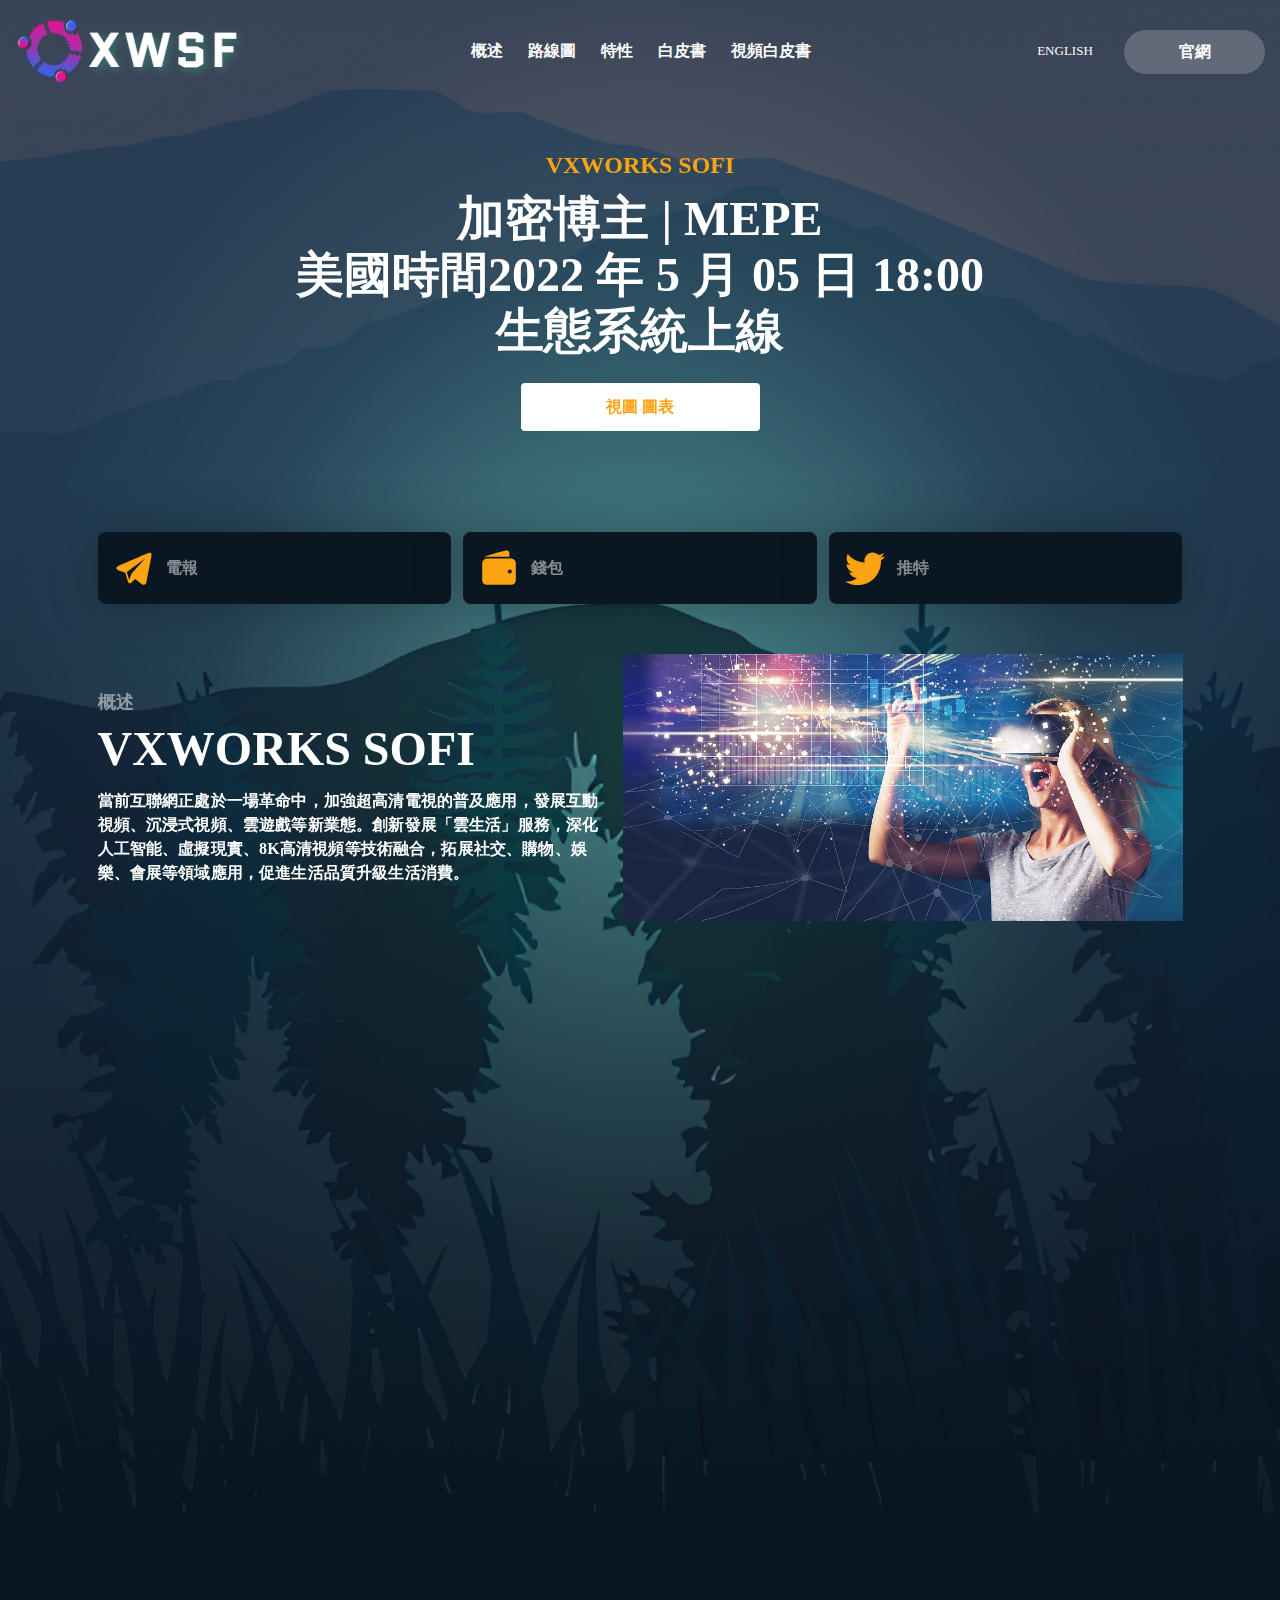
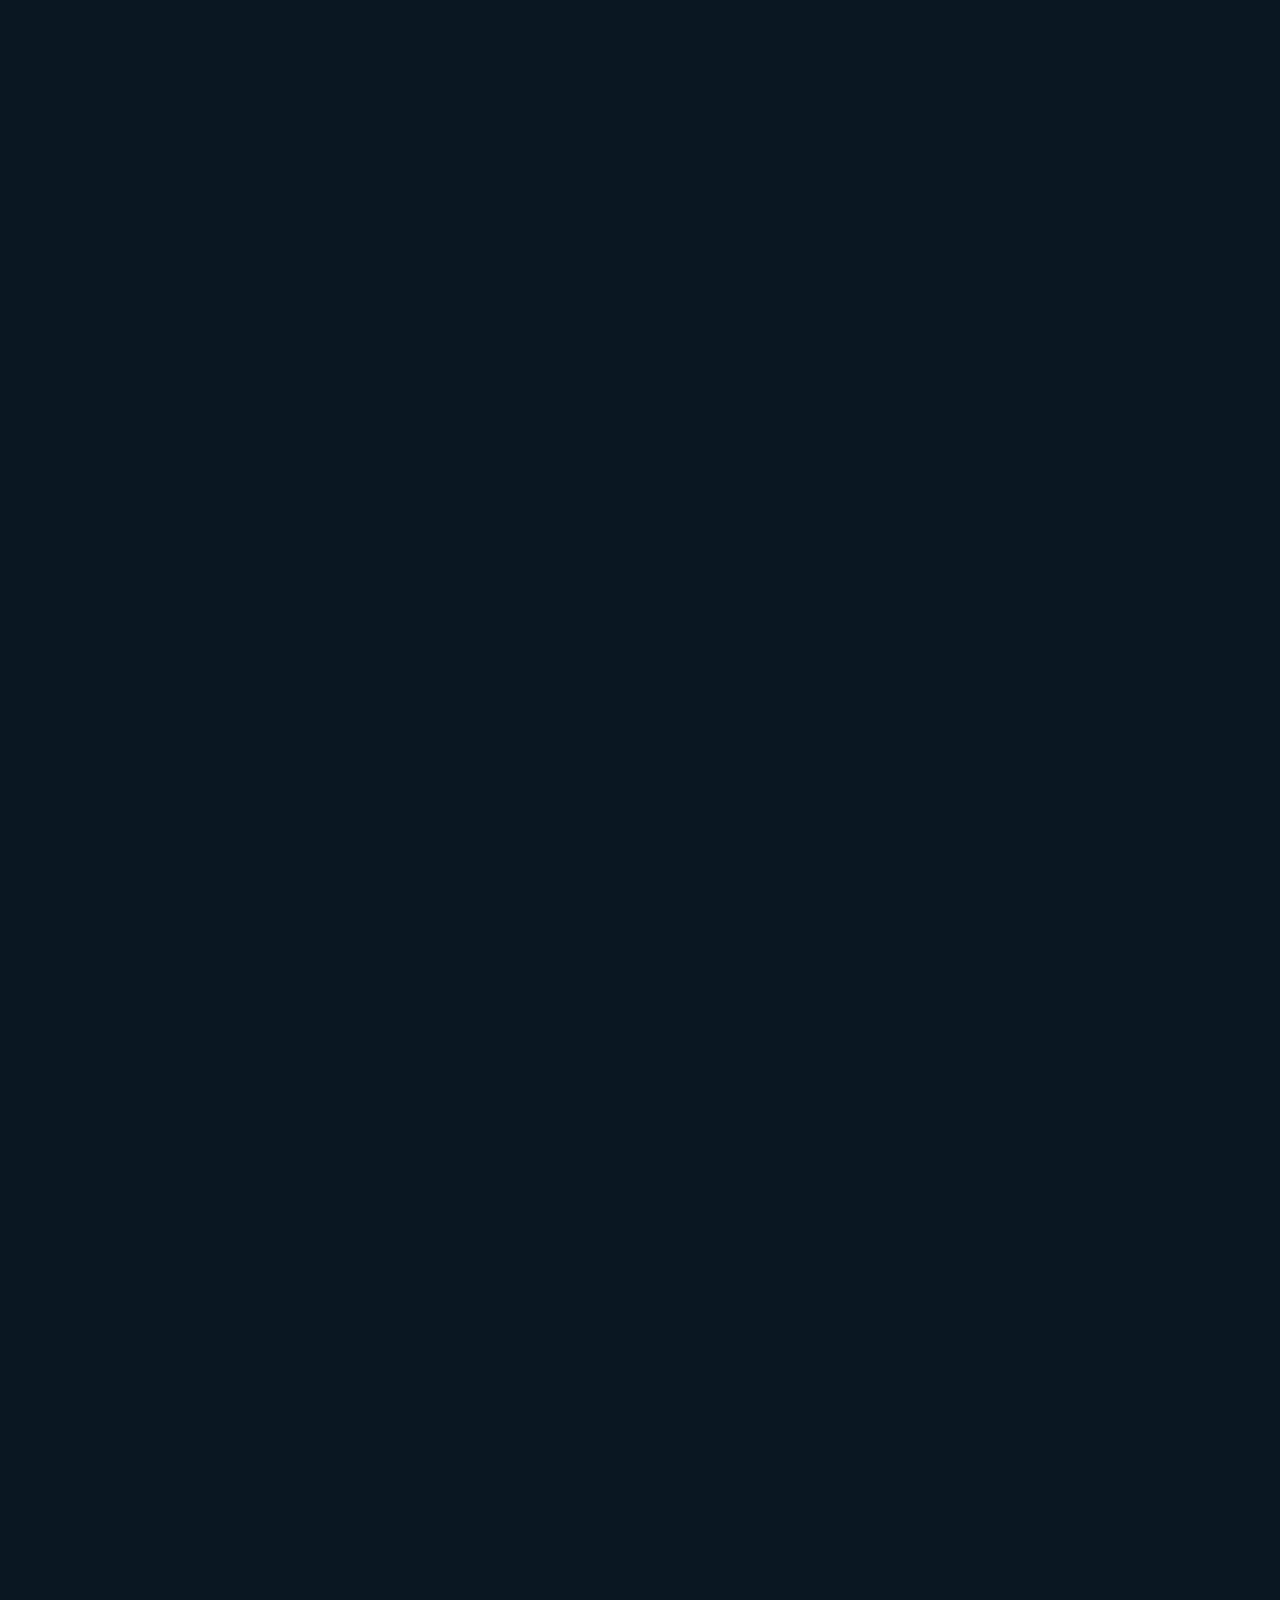
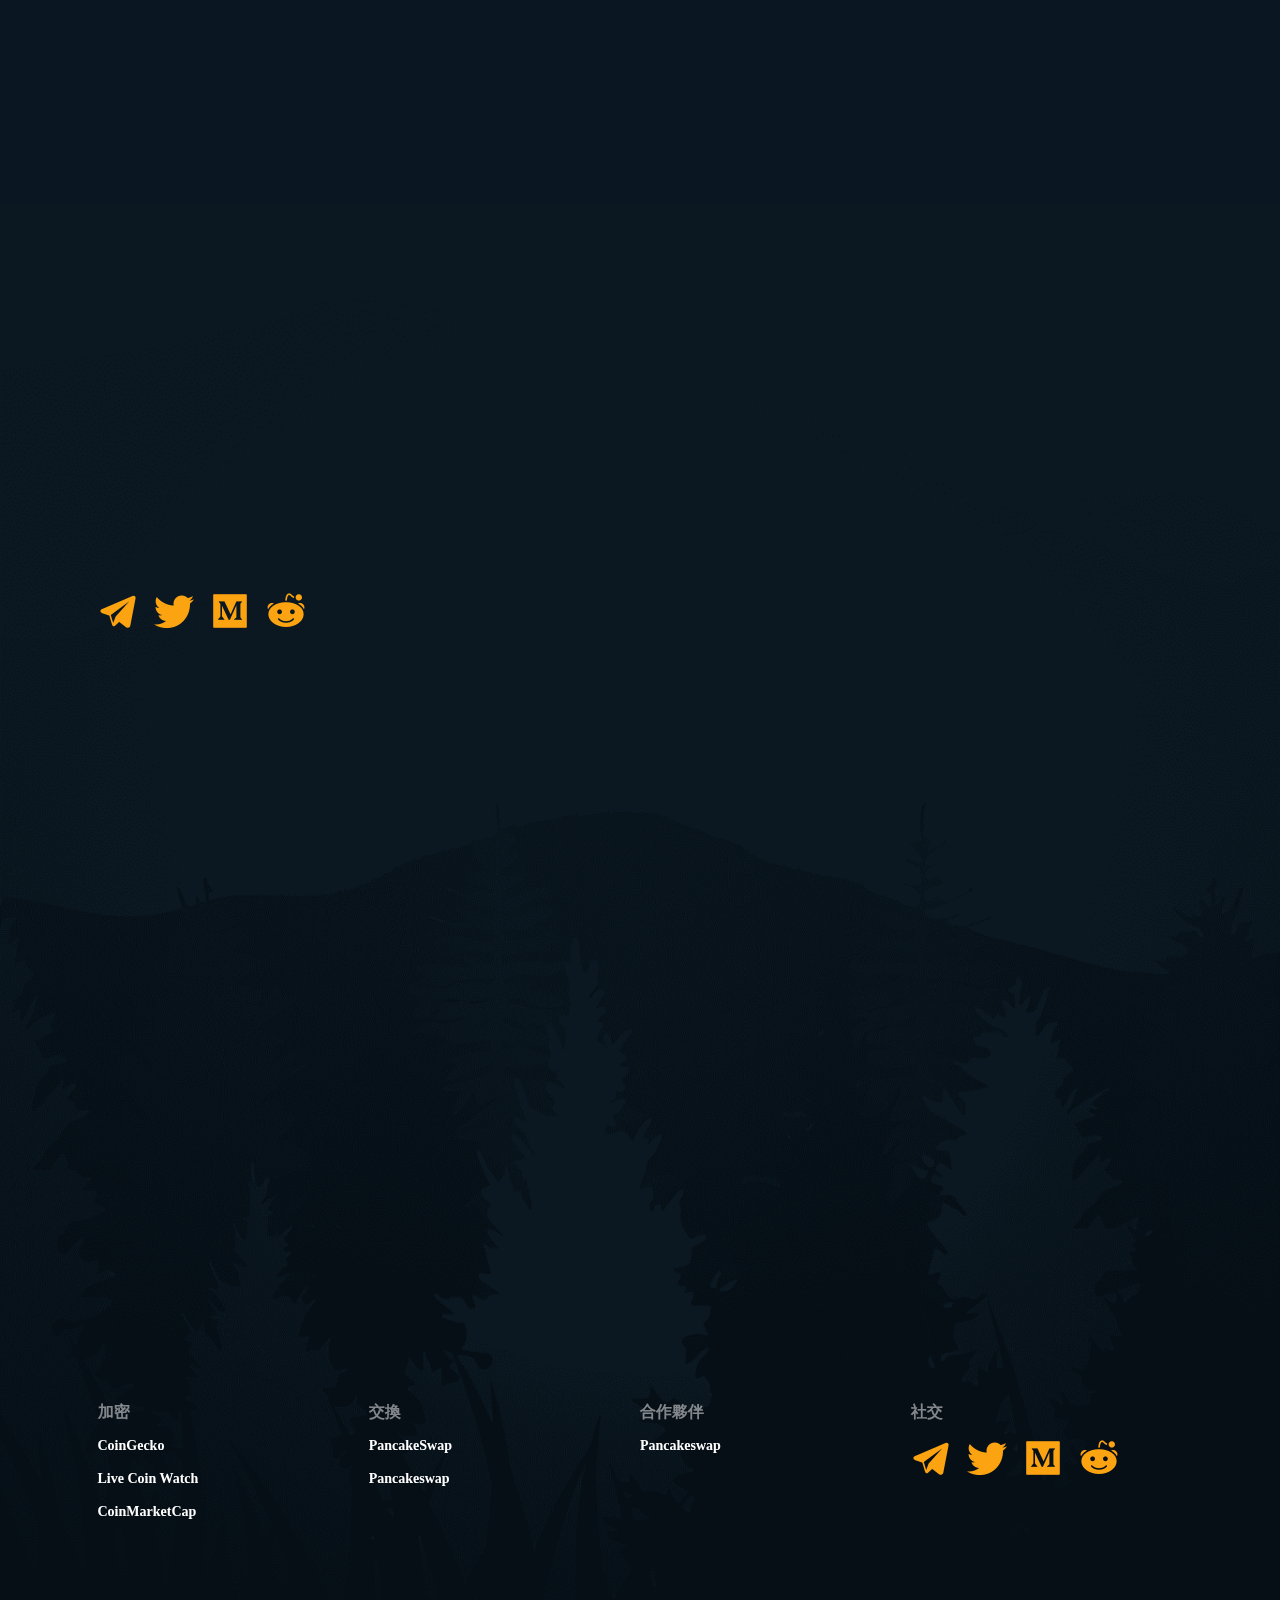
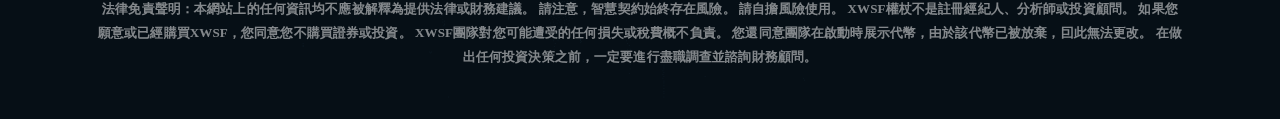
==== ZH.html @ 6ab66e6c "Add files via upload" ====
<!doctype html>
<html lang="zh">
<head>
	<meta charset="utf-8">
	<title>VxWorks SoFi</title>
	<meta name="keywords" content="English">
	<meta name="description" content="English">
	<meta name="viewport" content="width=device-width,initial-scale=1,minimum-scale=1,maximum-scale=1,shrink-to-fit=no">
		<link rel="stylesheet" href="static/css/animate.css">

	<link rel="stylesheet" href="static/css/font-awesome.min.css">
	<link rel="stylesheet" href="static/css/aoyun.css" >
	<link rel="stylesheet" href="static/css/swiper.min.css">
	
	
	<link rel="shortcut icon" href="/favicon.ico" type="image/x-icon">

	  <link href="static/css/main.css" rel="stylesheet" type="text/css">
    <link href="static/css/aos.css" rel="stylesheet">

</head>
<body>
<!-- TOP -->
    <div class="wrapper">
      <header class="header">
        <div class="container"><a class="logo" href="/"><img src="static/picture/1646122881940448.png" alt="Logo"></a>
          <div class="nav-wrap js-nav">
            <nav class="nav">
              <ul>
			  
			  
                <li><a class="scroll-link" href="/">概述</a></li>
	
			  
			  
                <li><a class="scroll-link" href="/#roadmap">路線圖</a></li>
				
			  
			  
                <li><a class="scroll-link" href="/#faq">特性</a></li>
	

			  
			  
                <li><a class="scroll-link" href="file/SocialFi_V1.0.pdf">白皮書</a></li>
	

			  
			  
                <li><a class="scroll-link" href="">視頻白皮書</a></li>
					

              </ul>
            </nav>
          </div>
		  
		  <div class="qhzyw"><a href="index.html">ENGLISH</a>
</div>
		  
		  
          <div class="header-btn">
            <a href="#"><button class="btn secondary" type="button">官網</button></a>
          </div>
          <div class="burger js-burger"> <span> </span><span> </span><span></span></div>
        </div>
      </header>



      <main class="main">
        <section class="intro-section">
          <div class="container">
            <div class="intro" data-aos-duration="1300" data-aos="fade-up">
              <div class="intro__logo"><img src="" alt=""></div>
              <h4 class="intro__title">VxWorks SoFi</h4>
              <h1 class="section-title">加密博主 | MEPE <br>美國時間2022 年 5 月 05 日 18:00 <br>  生態系統上線 </h1><a class="btn primary" href="#">視圖 圖表</a>
            </div>
            <div class="card-wrap" data-aos-duration="1300" data-aos="fade-up">
			<a class="card" href="">
                <div class="card__wrap"> 
                  <div class="card__img"> <img src="static/picture/icon-teleg.svg" alt=""></div>
                  <h5 class="card__title"><span>電報</span></h5>
                </div></a>
				<a class="card" href="#">
                <div class="card__wrap"> 
                  <div class="card__img"> <img src="static/picture/icon-wallet.svg" alt=""></div>
                  <h5 class="card__title"><span>錢包</span></h5>
                </div></a>
				<a class="card" href="">
                <div class="card__wrap"> 
                  <div class="card__img"> <img src="static/picture/icon-twit.svg" alt=""></div>
                  <h5 class="card__title"><span>推特</span></h5>
                </div></a></div>
          </div>
        </section>
		
		
		
		
        <section class="about-section">
          <div class="container"> 
            <div class="about-wrap"> 
              <div class="about-col" data-aos-duration="1300" data-aos="fade-right"> 
                <h4 class="section-subtitle left">概述</h4>
                <h2 class="section-title left">VxWorks SoFi</h2>
                <p class="main-text">當前互聯網正處於一場革命中，加強超高清電視的普及應用，發展互動視頻、沉浸式視頻、雲遊戲等新業態。創新發展「雲生活」服務，深化人工智能、虛擬現實、8K高清視頻等技術融合，拓展社交、購物、娛樂、會展等領域應用，促進生活品質升級生活消費。</p>
              </div>
              <div class="about-img" data-aos-duration="1300" data-aos="fade-left"><img src="static/picture/1645516776894585.jpg" alt=""></div>
            </div>
          </div>
        </section>
		
		 
		
        <section class="shop-section">
          <div class="container"> 
		  
		  
            <h2 class="section-title" data-aos-duration="1300" data-aos="fade-up">XWSF簡介</h2>
			
			
            <div class="shop-wrap" data-aos-duration="1300" data-aos="fade-up"> 
			
			
			
              <div class="card card_shop">
                <div class="card__wrap"> 
                  <div class="card__img"> <img src="static/picture/1645342287729481.png" alt=""></div>
                  <h5 class="card__title">交易</h5>
                  <p class="card__text">流動性被鎖定在PancakeSwap，合同所有權將轉移到遊戲合同地址。</p>
                </div>
              </div>



			
			
              <div class="card card_shop">
                <div class="card__wrap"> 
                  <div class="card__img"> <img src="static/picture/1645342407643122.png" alt=""></div>
                  <h5 class="card__title">流動性</h5>
                  <p class="card__text">每筆交易將被徵收3%的稅，這將永遠被鎖定在流動性池中。</p>
                </div>
              </div>



			
			
              <div class="card card_shop">
                <div class="card__wrap"> 
                  <div class="card__img"> <img src="static/picture/1645342438955990.png" alt=""></div>
                  <h5 class="card__title">安全自動狩獵</h5>
                  <p class="card__text">2%的交易分配給持有者。注意你的錢包從你開始拿起的那一刻開始攀升。</p>
                </div>
              </div>



			
			
              <div class="card card_shop">
                <div class="card__wrap"> 
                  <div class="card__img"> <img src="static/picture/1645342468511730.png" alt=""></div>
                  <h5 class="card__title">100%分散狩獵</h5>
                  <p class="card__text">流動性被鎖定在Pancakeswap中，XWSF代幣的所有權由社區領導和志願者管理，因為所有權已經被燒毀，發行完全是作為流動性的種子。</p>
                </div>
              </div>



			
			
              <div class="card card_shop">
                <div class="card__wrap"> 
                  <div class="card__img"> <img src="static/picture/1645342486436664.png" alt=""></div>
                  <h5 class="card__title">持續上漲的價格下限</h5>
                  <p class="card__text">每筆交易的3%作為Pancakeswap XWSF/BNB池的流動性被鎖定，創造了一個不斷上漲的價格底部。</p>
                </div>
              </div>



			
			
              <div class="card card_shop">
                <div class="card__wrap"> 
                  <div class="card__img"> <img src="static/picture/1645342501878448.png" alt=""></div>
                  <h5 class="card__title">捕鯨</h5>
                  <p class="card__text">沒有任何錢包持有超過2%的代幣供應，也沒有任何交易涉及超過10萬億代幣。</p>
                </div>
              </div>






            </div>
          </div>
        </section>
		
		
		
		
        <section class="tokenomics-section" id="tokenomics">
          <div class="container">
            <h2 class="section-title capit" data-aos-duration="1300" data-aos="fade-up">經濟模型</h2>
            <div class="chart-img" data-aos-duration="1300" data-aos="fade-up"><img src="static/picture/zl.png" alt=""></div>
            <div class="tokenomics-img" data-aos-duration="1300" data-aos="fade-up"><img src="static/picture/1645516814654366.png" alt=""></div>
            <div class="tokenomics-wrap">
              <div class="tokenomics-col" data-aos-duration="1300" data-aos="fade-right"> 
                <p class="main-text">SOFI 作為 WEB3.0 繼 DiFi---GeFi 的社交技術變革，XWSF 是 SocialFi 的虛擬社交創作者---協議通證----XWSF 總發行量為 1 億枚，寫入加密 的區塊鏈智能合約，在 MEPE 的生態加密博主虛擬化身可以自主選擇 不同內容的上傳去參與 NFT 的確權，進行交易獲得獎勵。</p>
              </div>
              <div class="tokenomics-col" data-aos-duration="1300" data-aos="fade-left">
                <ul class="tokenomics-list"> 
                  <li class="tokenomics-list__item">• 內容+社交是VxWorks SoFi項目生存的基石！</li>
                  <li class="tokenomics-list__item"> <span>• 以XWSF為核心的經濟體系！</span></li>
                  <li class="tokenomics-list__item"> <span>• 100%分散的組織結構！</span></li>
                </ul>
              </div>
            </div>
          </div>
        </section>
		
		
		
		
		
		
		
        <section class="road-section" id="roadmap">
          <div class="container">
		  
		  
            <h4 class="section-subtitle" data-aos-duration="1300" data-aos="fade-up">分流</h4>
            <h2 class="section-title" data-aos-duration="1300" data-aos="fade-up">路線圖</h2>
			
			
            <div class="roads-wrap" data-aos-duration="1300" data-aos="fade-up">
              <div class="progress-wrap"> 
                <div class="progress-bar"></div>
              </div>
              <ul class="roads-list">
			  
			  
                <li class="card card_road active">
                  <div class="card__wrap"> 
                    <div class="card__img"> <img src="static/picture/1645342552660867.png" alt=""></div>
                    <h5 class="card__title">網站和社交媒體發佈</h5>
                  </div>
                </li>

			  
                <li class="card card_road active">
                  <div class="card__wrap"> 
                    <div class="card__img"> <img src="static/picture/1645342564850793.png" alt=""></div>
                    <h5 class="card__title">Pancakeswap交換清單</h5>
                  </div>
                </li>

			  
                <li class="card card_road active">
                  <div class="card__wrap"> 
                    <div class="card__img"> <img src="static/picture/1645342589394928.png" alt=""></div>
                    <h5 class="card__title">首次審計</h5>
                  </div>
                </li>

				
			
				
                <li class="card card_road">
                  <div class="card__wrap"> 
                    <div class="card__img"> <img src="static/picture/1645342597492421.png" alt=""></div>
                    <h5 class="card__title">硬幣上市</h5>
                  </div>
                </li>
				
                <li class="card card_road">
                  <div class="card__wrap"> 
                    <div class="card__img"> <img src="static/picture/1645342605792924.png" alt=""></div>
                    <h5 class="card__title">市值上市</h5>
                  </div>
                </li>
				
                <li class="card card_road">
                  <div class="card__wrap"> 
                    <div class="card__img"> <img src="static/picture/1645342613806210.png" alt=""></div>
                    <h5 class="card__title">夥伴關係公告</h5>
                  </div>
                </li>
				
                <li class="card card_road">
                  <div class="card__wrap"> 
                    <div class="card__img"> <img src="static/picture/1645342620873057.png" alt=""></div>
                    <h5 class="card__title">第二次審計</h5>
                  </div>
                </li>
				
                <li class="card card_road">
                  <div class="card__wrap"> 
                    <div class="card__img"> <img src="static/picture/1645342627979465.png" alt=""></div>
                    <h5 class="card__title">身臨其境的體驗</h5>
                  </div>
                </li>
				
                <li class="card card_road">
                  <div class="card__wrap"> 
                    <div class="card__img"> <img src="static/picture/1645342635546390.png" alt=""></div>
                    <h5 class="card__title">捐款運動</h5>
                  </div>
                </li>
				
                <li class="card card_road">
                  <div class="card__wrap"> 
                    <div class="card__img"> <img src="static/picture/1645342643639107.png" alt=""></div>
                    <h5 class="card__title">XWSF上市</h5>
                  </div>
                </li>
				
                <li class="card card_road">
                  <div class="card__wrap"> 
                    <div class="card__img"> <img src="static/picture/1645342650493680.png" alt=""></div>
                    <h5 class="card__title">元宇宙實體應用</h5>
                  </div>
                </li>
				
                <li class="card card_road">
                  <div class="card__wrap"> 
                    <div class="card__img"> <img src="static/picture/1645342657749469.png" alt=""></div>
                    <h5 class="card__title">VxWorks SoFi上市</h5>
                  </div>
                </li>
				
                <li class="card card_road">
                  <div class="card__wrap"> 
                    <div class="card__img"> <img src="static/picture/1645342666663260.png" alt=""></div>
                    <h5 class="card__title">SOFI元宇宙生態</h5>
                  </div>
                </li>

              </ul>
            </div>
          </div>
        </section>
		
		
		
        <section class="partners-section">
          <div class="container">
            <h2 class="section-title" data-aos-duration="1300" data-aos="fade-up">加入我們</h2>
              <div class="social"> <center>
                <div class="social__wrap">
                    <a class="social__link" href="" target="_blank"><img src="static/picture/1645341411954827.png" alt=""></a>
                    <a class="social__link" href="" target="_blank"><img src="static/picture/1645341415649069.png" alt=""></a>
                    <a class="social__link" href="" target="_blank"><img src="static/picture/1645341420388854.png" alt=""></a>
                    <a class="social__link" href="" target="_blank"><img src="static/picture/1645341422480127.png" alt=""></a></div>
              </div></center>
          </div>
        </section>
		
		
		
		
        <section class="faq-section" id="faq">
          <div class="container">
            <div class="faq-wrap"> 
			
			
			
              <div class="faq-img" data-aos-duration="1300" data-aos="fade-right"><img src="static/picture/1645516833996413.jpg" alt=""></div>
			  
			  
			  
              <div class="faq-col" data-aos-duration="1300" data-aos="fade-up"> 
				  
                <h4 class="section-subtitle left" data-aos-duration="1300" data-aos="fade-up"> 問題</h4>
                <h2 class="section-title left" data-aos-duration="1300" data-aos="fade-up">常見問題</h2>
				
				
                <div class="accordion">
				
				
                  <div class="accordion__item">
                    <h3>如何加入超級節點？</h3>
                    <div class="accordion__content">
                      <p><p><span style="font-size: 14px;"></span>敬請關注官方最新公告。<span style="font-size: 14px;"></span></p><p><br/></p><p><br/></p></p>
                    </div>
                  </div>
				
                  <div class="accordion__item">
                    <h3>為什麼我在嘗試購買或出售煎餅時會出錯？</h3>
                    <div class="accordion__content">
                      <p><p>在貿易量大的時候，價格波動很大，可能會導致錯誤。 為了解釋這一點，你必須新增滑移。 為購買設定13%-14%滑動。</p></p>
                    </div>
                  </div>
				
                  <div class="accordion__item">
                    <h3>我如何質押XWSF？</h3>
                    <div class="accordion__content">
                      <p><p>會員將在Pancakeswap上質押XWSF。</p></p>
                    </div>
                  </div>
				
                  <div class="accordion__item">
                    <h3>XWSF自動搜索的APY或APR是多少？</h3>
                    <div class="accordion__content">
                      <p><p>APY將顯示在XWSF網站上。</p></p>
                    </div>
                  </div>
				
                  <div class="accordion__item">
                    <h3>XWSF會做什麼樣的營銷？</h3>
                    <div class="accordion__content">
                      <p><p>XWSF與一些有影響力的人合作，合法的加密頁面，提供空投。</p></p>
                    </div>
                  </div>



                </div>
              </div>
            </div>
          </div>
        </section>
      </main>
  

      <footer class="footer">
        <div class="container">
          <div class="footer-row"> 
            <div class="footer-col"> 
              <h3 class="footer-title">加密</h3>
              <div class="footer-nav">
                <ul> 
                  <li><a href="#">CoinGecko</a></li>
                  <li><a href="#">Live Coin Watch</a></li>
                  <li><a href="#">CoinMarketCap</a></li>
                </ul>
              </div>
            </div>
            <div class="footer-col">
              <h3 class="footer-title">交換</h3>
              <div class="footer-nav">
                <ul> 
                  <li><a href="#">PancakeSwap</a> </li>
                  <li><a href="#">Pancakeswap</a></li>
                </ul>
              </div>
            </div>
            <div class="footer-col">
              <h3 class="footer-title">合作夥伴</h3>
              <div class="footer-nav">
                <ul> 
                  <li> <a href="#">Pancakeswap</a></li>
                </ul>
              </div>
            </div>
            <div class="footer-col">
              <h3 class="footer-title">社交</h3>
              <div class="social"> 
                <div class="social__wrap">
				
				
				<a class="social__link" href="" target="_blank"><img src="static/picture/1645341411954827.png" alt=""></a>
                    <a class="social__link" href="" target="_blank"><img src="static/picture/1645341415649069.png" alt=""></a>
                    <a class="social__link" href="" target="_blank"><img src="static/picture/1645341420388854.png" alt=""></a>
                    <a class="social__link" href="" target="_blank"><img src="static/picture/1645341422480127.png" alt=""></a>
</div>
              </div>
            </div>
          </div>
          <p class="footer-text">法律免責聲明：本網站上的任何資訊均不應被解釋為提供法律或財務建議。 請注意，智慧契約始終存在風險。 請自擔風險使用。 XWSF權杖不是註冊經紀人、分析師或投資顧問。 如果您願意或已經購買XWSF，您同意您不購買證券或投資。 XWSF團隊對您可能遭受的任何損失或稅費概不負責。 您還同意團隊在啟動時展示代幣，由於該代幣已被放棄，囙此無法更改。 在做出任何投資決策之前，一定要進行盡職調查並諮詢財務顧問。</p>
        </div>
      </footer>
    </div>
<script src="static/js/popper.min.js"></script>
<script src="static/js/bootstrap.min.js"></script>
<script src="static/js/wow.min.js"></script>
<script src="static/js/aoyun.js"></script>
    <script src="static/js/jquery.min.js"></script>
    <script src="static/js/aos.js"></script>
    <script src="static/js/app.js"></script>
	
</body>
</html>
---- static/css/aoyun.css ----
/*基础CSS*/
html {
	font-size: 14px;
	overflow-x: hidden;
}
li {
	list-style: none;
}
a {
	color: #212529
}
a:hover {
	text-decoration: none;
}
p, dl, dt, dd, ul {
	margin: 0px;
	padding: 0px;
}
.red{
	color:red;
}
.text-secondary a {
	color: #6c757d;
}
.card, .figure {
	margin: 15px 0;
}
.navbar-expand-lg .navbar-nav .nav-link {
	padding-right: 1.2rem;
	padding-left: 1.2rem;
	font-size: 14px;
}
.navbar-brand {
	font-size: 20px;
	padding-top: 0px;
	padding-bottom: 0px;
}
.shadow-sm-top {
	box-shadow: 0 -.125rem .25rem rgba(0,0,0,.075) !important;
}
/*上下外边距*/
.mt-6, .my-6 {
	margin-top: 4rem !important;
}
.mt-7, .my-7 {
	margin-top: 5rem !important;
}
.mt-8, .my-8 {
	margin-top: 6rem !important;
}
.mt-9, .my-9 {
	margin-top: 7rem !important;
}
.mt-10, .my-10 {
	margin-top: 8rem !important;
}
.mb-6, .my-6 {
	margin-bottom: 4rem !important;
}
.mb-7, .my-7 {
	margin-bottom: 5rem !important;
}
.mb-8, .my-8 {
	margin-bottom: 6rem !important;
}
.mb-9, .my-9 {
	margin-bottom: 7rem !important;
}
.mb-10, .my-10 {
	margin-bottom: 8rem !important;
}
/*上下内边距*/
.pt-6, .mp-6 {
	padding-top: 4rem !important;
}
.pt-7, .py-7 {
	padding-top: 5rem !important;
}
.pt-8, .py-8 {
	padding-top: 6rem !important;
}
.pt-9, .py-9 {
	padding-top: 7rem !important;
}
.pt-10, .py-10 {
	padding-top: 8rem !important;
}
.pb-6, .py-6 {
	padding-bottom: 4rem !important;
}
.pb-7, .py-7 {
	padding-bottom: 5rem !important;
}
.pb-8, .py-8 {
	padding-bottom: 6rem !important;
}
.pb-9, .py-9 {
	padding-bottom: 7rem !important;
}
.pb-10, .py-10 {
	padding-bottom: 8rem !important;
}
/*边框*/
.border-top-dashed {
	border-top: 1px dashed #dee2e6 !important;
}
.border-right-dashed {
	border-right: 1px dashed #dee2e6 !important;
}
.border-bottom-dashed {
	border-bottom: 1px dashed #dee2e6 !important;
}
.border-right-dashed {
	border-top: 1px dashed #dee2e6 !important;
}
/*字距*/
.ls-1 {
	letter-spacing: 1px;
}
.ls-2 {
	letter-spacing: 2px;
}
.ls-3 {
	letter-spacing: 3px;
}
.ls-4 {
	letter-spacing: 4px;
}
.ls-5 {
	letter-spacing: 5px;
}
/*分页*/
.page-num:not(:disabled) {
	cursor: pointer;
}
.page-num, .page-link {
	position: relative;
	display: block;
	padding: .5rem .75rem;
	margin-left: -1px;
	line-height: 1.25;
	color: #17a2b8;
	background-color: #fff;
	border: 1px solid #dee2e6;
}
a.page-num:hover, .page-link:hover {
	text-decoration: none;
}
.page-num-current {
	z-index: 1;
	color: #fff;
	background-color: #17a2b8;
	border-color: #17a2b8;
}
.page-num-current:hover {
	color: #fff;
}
/*其他*/
.pages {
	min-height: 500px;
	padding-top: 10px;
	padding-bottom: 10px;
}
.code, .code img {
	height: 100px;
}
.position, .position a {
	color: #999;
}
.content {
	color: #666;
	line-height: 2;
}
.content img, .content iframe {
	max-width: 100% !important;
}
.content li {
	list-style: disc outside none;
	margin-left: 20px;
}
/*产品轮播*/
.view {
	max-width: 500px;
}
.view .swiper-slide {
	height: 300px;
	max-width: 500px;
	padding: 0 3px;
	box-sizing: border-box;
	overflow: hidden;
	text-align: center;
}
.view .swiper-slide img {
	height: 100%;
}
.view .arrow-left {
	background: url(../images/index_tab_l.png) no-repeat left center;
	position: absolute;
	left: 10px;
	width: 28px;
	height: 300px;
	z-index: 10;
	display: none;
}
.view .arrow-right {
	background: url(../images/index_tab_r.png) no-repeat right center;
	position: absolute;
	right: 10px;
	width: 28px;
	height: 300px;
	z-index: 10;
	display: none;
}
.preview {
	position: relative;
	width: 440px;
	left: 30px;
}
.preview .swiper-slide {
	width: 87.5px;
	height: 70px;
	margin: 0 3px;
	box-sizing: border-box;
	overflow: hidden;
	cursor: pointer;
}
.preview .swiper-slide img {
	display: inline-block;
	height: 100%;
}
.preview .active-nav {
	border: 1px solid #F00;
}
.preview .arrow-left {
	background: #fff url(../images/feel3.png) no-repeat left center;
	position: absolute;
	left: -20px;
	top: 0;
	width: 20px;
	height: 70px;
	z-index: 10;
}
.preview .arrow-right {
	background: #fff url(../images/feel4.png) no-repeat right center;
	position: absolute;
	right: -20px;
	top: 0;
	width: 20px;
	height: 70px;
	z-index: 10;
}

@media only screen and (max-width: 768px) {
.view .swiper-slide {
	height: 200px;
}
.preview {
	display: none;
}
.view .arrow-left, .view .arrow-right {
	height: 200px;
	display: block;
}
}
/*在线客服*/
.online {
	position: fixed;
	bottom: 150px;
	right: 10px;
	width: 60px;
	z-index: 999;
	color: #999;
}
.online a {
	color: #666;
}
.online a:hover {
	text-decoration: none;
}
.online dl {
	background: #27a8e1;
	padding: 10px 5px;
	margin-bottom: 1px;
	position: relative;
}
.online dl dd {
	color: #fff;
	text-align: center;
	font-size: 12px;
	cursor: pointer;
}
.online dl dd i {
	font-size: 25px;
}
.online dl:hover {
	background: #1781bd;
}
.online dl dt {
	position: absolute;
	top: 0px;
	right: 60px;
	background: #fff;
	border: 1px solid #ccc;
	z-index: 9999;
	display: none;
	padding: 10px 15px;
	font-weight: normal;
}
.online dl dt h3 {
	display: block;
	font-size: 16px;
	color: #666;
	border-bottom: 1px solid #ccc;
	padding-bottom: 5px;
}
.online dl dt h3 i {
	margin-right: 5px;
}
.online dl dt h3 span {
	float: right;
	cursor: pointer;
}
.online dl dt input {
	border: 1px solid #ccc;
	border-radius: 5px;
	margin-top: 15px;
	height: 40px;
	line-height: 40px;
	padding: 3px 5px;
	width: 100%;
}
.online dl dt button {
	margin: 10px 0;
	border: none;
	border-radius: 5px;
	width: 100%;
	font-size: 18px;
	height: 40px;
	line-height: 40px;
	background: #28a7e1;
	color: #fff;
	cursor: pointer;
}

/*sm屏幕以上*/
@media only screen and (min-width: 576px) {
.card-img-200 {
	height: 200px;
	overflow: hidden;
}
.card-img-180 {
	height: 180px;
	overflow: hidden;
}
.card-img-150 {
	height: 150px;
	overflow: hidden;
}
.card-img-120 {
	height: 120px;
	overflow: hidden;
}
.card-img-100 {
	height: 100px;
	overflow: hidden;
}
}
/*sm屏幕以下*/
@media only screen and (max-width: 576px) {
.page-num {
	display: none;
}
.head-sm-height {
	height: 61px !important;
}
}
/*********响应式样式******************/

/*行距*/
.lh-1 {
	line-height: 1;
}
.lh-2 {
	line-height: 2;
}
.lh-3 {
	line-height: 3;
}
.lh-4 {
	line-height: 4;
}
/*字体大小*/
.fs-12 {
	font-size: .857rem;
}
.fs-14 {
	font-size: 1rem;
}
.fs-16 {
	font-size: 1.142rem;
}
.fs-18 {
	font-size: 1.285rem;
}
.fs-20 {
	font-size: 1.428rem;
}
.fs-22 {
	font-size: 1.571rem;
}
.fs-24 {
	font-size: 1.714rem;
}
.fs-26 {
	font-size: 1.857rem;
}
.fs-28 {
	font-size: 2rem;
}
.fs-30 {
	font-size: 2.142rem;
}
.fs-32 {
	font-size: 2.286rem;
}
.fs-34 {
	font-size: 2.429rem;
}
.fs-36 {
	font-size: 2.571rem;
}
.fs-38 {
	font-size: 2.714rem;
}
.fs-40 {
	font-size: 2.857rem;
}
/*高度*/
.h-5px {
	height: 5px;
}
.h-10px {
	height: 10px;
}
.h-15px {
	height: 15px;
}
.h-20px {
	height: 20px;
}
.h-25px {
	height: 25px;
}
.h-30px {
	height: 30px;
}
.h-35px {
	height: 35px;
}
.h-40px {
	height: 40px;
}
.h-45px {
	height: 45px;
}
.h-50px {
	height: 50px;
}
.h-55px {
	height: 55px;
}
.h-60px {
	height: 60px;
}
.h-65px {
	height: 65px;
}
.h-70px {
	height: 70px;
}
.h-75px {
	height: 75px;
}
.h-80px {
	height: 80px;
}
.h-85px {
	height: 85px;
}
.h-90px {
	height: 90px;
}
.h-95px {
	height: 95px;
}
.h-100px {
	height: 100px;
}
.h-110px {
	height: 110px;
}
.h-120px {
	height: 120px;
}
.h-130px {
	height: 130px;
}
.h-140px {
	height: 140px;
}
.h-150px {
	height: 150px;
}
.h-160px {
	height: 160px;
}
.h-170px {
	height: 170px;
}
.h-180px {
	height: 180px;
}
.h-190px {
	height: 190px;
}
.h-200px {
	height: 200px;
}
.h-210px {
	height: 210px;
}
.h-220px {
	height: 220px;
}
.h-230px {
	height: 230px;
}
.h-240px {
	height: 240px;
}
.h-250px {
	height: 250px;
}
.h-260px {
	height: 260px;
}
.h-270px {
	height: 270px;
}
.h-280px {
	height: 280px;
}
.h-290px {
	height: 290px;
}
.h-300px {
	height: 300px;
}
.h-310px {
	height: 310px;
}
.h-320px {
	height: 320px;
}
.h-330px {
	height: 330px;
}
.h-340px {
	height: 340px;
}
.h-350px {
	height: 350px;
}
.h-360px {
	height: 360px;
}
.h-370px {
	height: 370px;
}
.h-380px {
	height: 380px;
}
.h-390px {
	height: 390px;
}
.h-400px {
	height: 400px;
}
.h-410px {
	height: 410px;
}
.h-420px {
	height: 420px;
}
.h-430px {
	height: 430px;
}
.h-440px {
	height: 440px;
}
.h-450px {
	height: 450px;
}
.h-460px {
	height: 410px;
}
.h-470px {
	height: 470px;
}
.h-480px {
	height: 480px;
}
.h-490px {
	height: 490px;
}
.h-500px {
	height: 500px;
}

/*sm屏幕以上*/
@media only screen and (min-width: 576px) {
/*行距*/
.lh-sm-1 {
	line-height: 1;
}
.lh-sm-2 {
	line-height: 2;
}
.lh-sm-3 {
	line-height: 3;
}
.lh-sm-4 {
	line-height: 4;
}
/*字体大小*/
.fs-sm-12 {
	font-size: .857rem;
}
.fs-sm-14 {
	font-size: 1rem;
}
.fs-sm-16 {
	font-size: 1.142rem;
}
.fs-sm-18 {
	font-size: 1.285rem;
}
.fs-sm-20 {
	font-size: 1.428rem;
}
.fs-sm-22 {
	font-size: 1.571rem;
}
.fs-sm-24 {
	font-size: 1.714rem;
}
.fs-sm-26 {
	font-size: 1.857rem;
}
.fs-sm-28 {
	font-size: 2rem;
}
.fs-sm-30 {
	font-size: 2.142rem;
}
.fs-sm-32 {
	font-size: 2.286rem;
}
.fs-sm-34 {
	font-size: 2.429rem;
}
.fs-sm-36 {
	font-size: 2.571rem;
}
.fs-sm-38 {
	font-size: 2.714rem;
}
.fs-sm-40 {
	font-size: 2.857rem;
}
/*高度*/
.h-sm-5px {
	height: 5px;
}
.h-sm-10px {
	height: 10px;
}
.h-sm-15px {
	height: 15px;
}
.h-sm-20px {
	height: 20px;
}
.h-sm-25px {
	height: 25px;
}
.h-sm-30px {
	height: 30px;
}
.h-sm-35px {
	height: 35px;
}
.h-sm-40px {
	height: 40px;
}
.h-sm-45px {
	height: 45px;
}
.h-sm-50px {
	height: 50px;
}
.h-sm-55px {
	height: 55px;
}
.h-sm-60px {
	height: 60px;
}
.h-sm-65px {
	height: 65px;
}
.h-sm-70px {
	height: 70px;
}
.h-sm-75px {
	height: 75px;
}
.h-sm-80px {
	height: 80px;
}
.h-sm-85px {
	height: 85px;
}
.h-sm-90px {
	height: 90px;
}
.h-sm-95px {
	height: 95px;
}
.h-sm-100px {
	height: 100px;
}
.h-sm-110px {
	height: 110px;
}
.h-sm-120px {
	height: 120px;
}
.h-sm-130px {
	height: 130px;
}
.h-sm-140px {
	height: 140px;
}
.h-sm-150px {
	height: 150px;
}
.h-sm-160px {
	height: 160px;
}
.h-sm-170px {
	height: 170px;
}
.h-sm-180px {
	height: 180px;
}
.h-sm-190px {
	height: 190px;
}
.h-sm-200px {
	height: 200px;
}
.h-sm-210px {
	height: 210px;
}
.h-sm-220px {
	height: 220px;
}
.h-sm-230px {
	height: 230px;
}
.h-sm-240px {
	height: 240px;
}
.h-sm-250px {
	height: 250px;
}
.h-sm-260px {
	height: 260px;
}
.h-sm-270px {
	height: 270px;
}
.h-sm-280px {
	height: 280px;
}
.h-sm-290px {
	height: 290px;
}
.h-sm-300px {
	height: 300px;
}
.h-sm-310px {
	height: 310px;
}
.h-sm-320px {
	height: 320px;
}
.h-sm-330px {
	height: 330px;
}
.h-sm-340px {
	height: 340px;
}
.h-sm-350px {
	height: 350px;
}
.h-sm-360px {
	height: 360px;
}
.h-sm-370px {
	height: 370px;
}
.h-sm-380px {
	height: 380px;
}
.h-sm-390px {
	height: 390px;
}
.h-sm-400px {
	height: 400px;
}
.h-sm-410px {
	height: 410px;
}
.h-sm-420px {
	height: 420px;
}
.h-sm-430px {
	height: 430px;
}
.h-sm-440px {
	height: 440px;
}
.h-sm-450px {
	height: 450px;
}
.h-sm-460px {
	height: 410px;
}
.h-sm-470px {
	height: 470px;
}
.h-sm-480px {
	height: 480px;
}
.h-sm-490px {
	height: 490px;
}
.h-sm-500px {
	height: 500px;
}
}

/*md屏幕以上*/
@media only screen and (min-width: 768px) {
/*行距*/
.lh-md-1 {
	line-height: 1;
}
.lh-md-2 {
	line-height: 2;
}
.lh-md-3 {
	line-height: 3;
}
.lh-md-4 {
	line-height: 4;
}
/*字体大小*/
.fs-md-12 {
	font-size: .857rem;
}
.fs-md-14 {
	font-size: 1rem;
}
.fs-md-16 {
	font-size: 1.142rem;
}
.fs-md-18 {
	font-size: 1.285rem;
}
.fs-md-20 {
	font-size: 1.428rem;
}
.fs-md-22 {
	font-size: 1.571rem;
}
.fs-md-24 {
	font-size: 1.714rem;
}
.fs-md-26 {
	font-size: 1.857rem;
}
.fs-md-28 {
	font-size: 2rem;
}
.fs-md-30 {
	font-size: 2.142rem;
}
.fs-md-32 {
	font-size: 2.286rem;
}
.fs-md-34 {
	font-size: 2.429rem;
}
.fs-md-36 {
	font-size: 2.571rem;
}
.fs-md-38 {
	font-size: 2.714rem;
}
.fs-md-40 {
	font-size: 2.857rem;
}
/*高度*/
.h-md-5px {
	height: 5px;
}
.h-md-10px {
	height: 10px;
}
.h-md-15px {
	height: 15px;
}
.h-md-20px {
	height: 20px;
}
.h-md-25px {
	height: 25px;
}
.h-md-30px {
	height: 30px;
}
.h-md-35px {
	height: 35px;
}
.h-md-40px {
	height: 40px;
}
.h-md-45px {
	height: 45px;
}
.h-md-50px {
	height: 50px;
}
.h-md-55px {
	height: 55px;
}
.h-md-60px {
	height: 60px;
}
.h-md-65px {
	height: 65px;
}
.h-md-70px {
	height: 70px;
}
.h-md-75px {
	height: 75px;
}
.h-md-80px {
	height: 80px;
}
.h-md-85px {
	height: 85px;
}
.h-md-90px {
	height: 90px;
}
.h-md-95px {
	height: 95px;
}
.h-md-100px {
	height: 100px;
}
.h-md-110px {
	height: 110px;
}
.h-md-120px {
	height: 120px;
}
.h-md-130px {
	height: 130px;
}
.h-md-140px {
	height: 140px;
}
.h-md-150px {
	height: 150px;
}
.h-md-160px {
	height: 160px;
}
.h-md-170px {
	height: 170px;
}
.h-md-180px {
	height: 180px;
}
.h-md-190px {
	height: 190px;
}
.h-md-200px {
	height: 200px;
}
.h-md-210px {
	height: 210px;
}
.h-md-220px {
	height: 220px;
}
.h-md-230px {
	height: 230px;
}
.h-md-240px {
	height: 240px;
}
.h-md-250px {
	height: 250px;
}
.h-md-260px {
	height: 260px;
}
.h-md-270px {
	height: 270px;
}
.h-md-280px {
	height: 280px;
}
.h-md-290px {
	height: 290px;
}
.h-md-300px {
	height: 300px;
}
.h-md-310px {
	height: 310px;
}
.h-md-320px {
	height: 320px;
}
.h-md-330px {
	height: 330px;
}
.h-md-340px {
	height: 340px;
}
.h-md-350px {
	height: 350px;
}
.h-md-360px {
	height: 360px;
}
.h-md-370px {
	height: 370px;
}
.h-md-380px {
	height: 380px;
}
.h-md-390px {
	height: 390px;
}
.h-md-400px {
	height: 400px;
}
.h-md-410px {
	height: 410px;
}
.h-md-420px {
	height: 420px;
}
.h-md-430px {
	height: 430px;
}
.h-md-440px {
	height: 440px;
}
.h-md-450px {
	height: 450px;
}
.h-md-460px {
	height: 410px;
}
.h-md-470px {
	height: 470px;
}
.h-md-480px {
	height: 480px;
}
.h-md-490px {
	height: 490px;
}
.h-md-500px {
	height: 500px;
}
}

/*lg屏幕以上*/
@media only screen and (min-width: 992px) {
/*行距*/
.lh-lg-1 {
	line-height: 1;
}
.lh-lg-2 {
	line-height: 2;
}
.lh-lg-3 {
	line-height: 3;
}
.lh-lg-4 {
	line-height: 4;
}
/*字体大小*/
.fs-lg-12 {
	font-size: .857rem;
}
.fs-lg-14 {
	font-size: 1rem;
}
.fs-lg-16 {
	font-size: 1.142rem;
}
.fs-lg-18 {
	font-size: 1.285rem;
}
.fs-lg-20 {
	font-size: 1.428rem;
}
.fs-lg-22 {
	font-size: 1.571rem;
}
.fs-lg-24 {
	font-size: 1.714rem;
}
.fs-lg-26 {
	font-size: 1.857rem;
}
.fs-lg-28 {
	font-size: 2rem;
}
.fs-lg-30 {
	font-size: 2.142rem;
}
.fs-lg-32 {
	font-size: 2.286rem;
}
.fs-lg-34 {
	font-size: 2.429rem;
}
.fs-lg-36 {
	font-size: 2.571rem;
}
.fs-lg-38 {
	font-size: 2.714rem;
}
.fs-lg-40 {
	font-size: 2.857rem;
}
/*高度*/
.h-lg-5px {
	height: 5px;
}
.h-lg-10px {
	height: 10px;
}
.h-lg-15px {
	height: 15px;
}
.h-lg-20px {
	height: 20px;
}
.h-lg-25px {
	height: 25px;
}
.h-lg-30px {
	height: 30px;
}
.h-lg-35px {
	height: 35px;
}
.h-lg-40px {
	height: 40px;
}
.h-lg-45px {
	height: 45px;
}
.h-lg-50px {
	height: 50px;
}
.h-lg-55px {
	height: 55px;
}
.h-lg-60px {
	height: 60px;
}
.h-lg-65px {
	height: 65px;
}
.h-lg-70px {
	height: 70px;
}
.h-lg-75px {
	height: 75px;
}
.h-lg-80px {
	height: 80px;
}
.h-lg-85px {
	height: 85px;
}
.h-lg-90px {
	height: 90px;
}
.h-lg-95px {
	height: 95px;
}
.h-lg-100px {
	height: 100px;
}
.h-lg-110px {
	height: 110px;
}
.h-lg-120px {
	height: 120px;
}
.h-lg-130px {
	height: 130px;
}
.h-lg-140px {
	height: 140px;
}
.h-lg-150px {
	height: 150px;
}
.h-lg-160px {
	height: 160px;
}
.h-lg-170px {
	height: 170px;
}
.h-lg-180px {
	height: 180px;
}
.h-lg-190px {
	height: 190px;
}
.h-lg-200px {
	height: 200px;
}
.h-lg-210px {
	height: 210px;
}
.h-lg-220px {
	height: 220px;
}
.h-lg-230px {
	height: 230px;
}
.h-lg-240px {
	height: 240px;
}
.h-lg-250px {
	height: 250px;
}
.h-lg-260px {
	height: 260px;
}
.h-lg-270px {
	height: 270px;
}
.h-lg-280px {
	height: 280px;
}
.h-lg-290px {
	height: 290px;
}
.h-lg-300px {
	height: 300px;
}
.h-lg-310px {
	height: 310px;
}
.h-lg-320px {
	height: 320px;
}
.h-lg-330px {
	height: 330px;
}
.h-lg-340px {
	height: 340px;
}
.h-lg-350px {
	height: 350px;
}
.h-lg-360px {
	height: 360px;
}
.h-lg-370px {
	height: 370px;
}
.h-lg-380px {
	height: 380px;
}
.h-lg-390px {
	height: 390px;
}
.h-lg-400px {
	height: 400px;
}
.h-lg-410px {
	height: 410px;
}
.h-lg-420px {
	height: 420px;
}
.h-lg-430px {
	height: 430px;
}
.h-lg-440px {
	height: 440px;
}
.h-lg-450px {
	height: 450px;
}
.h-lg-460px {
	height: 410px;
}
.h-lg-470px {
	height: 470px;
}
.h-lg-480px {
	height: 480px;
}
.h-lg-490px {
	height: 490px;
}
.h-lg-500px {
	height: 500px;
}
}
---- static/css/main.css ----
﻿/*! normalize.css v8.0.0 | MIT License | github.com/necolas/normalize.css */

html{
  line-height:1.15;
  -webkit-text-size-adjust:100%;
}

body{
  margin:0;
}

h1{
  font-size:2em;
  margin:0.67em 0;
}
.qhzyw{    width: 137px;
    display: inline-block;}
.qhzyw a{color: #fff;
    font-size: 13px;
    margin-right: 10px;}

hr{
  box-sizing:content-box;
  height:0;
  overflow:visible;
}

pre{
  font-family:monospace, monospace;
  font-size:1em;
}

a{
  background-color:transparent;
}

abbr[title]{
  border-bottom:none;
  text-decoration:underline;
  -webkit-text-decoration:underline dotted;
  text-decoration:underline dotted;
}

b,
strong{
  font-weight:bolder;
}

code,
kbd,
samp{
  font-family:monospace, monospace;
  font-size:1em;
}

small{
  font-size:80%;
}

sub,
sup{
  font-size:75%;
  line-height:0;
  position:relative;
  vertical-align:baseline;
}

sub{
  bottom:-0.25em;
}

sup{
  top:-0.5em;
}

img{
  border-style:none;
}

button,
input,
optgroup,
select,
textarea{
  font-family:inherit;
  font-size:100%;
  line-height:1.15;
  margin:0;
}

button,
input{
  overflow:visible;
}

button,
select{
  text-transform:none;
}

button,
[type="button"],
[type="reset"],
[type="submit"]{
  -webkit-appearance:button;
}

button::-moz-focus-inner,
[type="button"]::-moz-focus-inner,
[type="reset"]::-moz-focus-inner,
[type="submit"]::-moz-focus-inner{
  border-style:none;
  padding:0;
}

button:-moz-focusring,
[type="button"]:-moz-focusring,
[type="reset"]:-moz-focusring,
[type="submit"]:-moz-focusring{
  outline:1px dotted ButtonText;
}

fieldset{
  padding:0.35em 0.75em 0.625em;
}

legend{
  box-sizing:border-box;
  color:inherit;
  display:table;
  max-width:100%;
  padding:0;
  white-space:normal;
}

progress{
  vertical-align:baseline;
}

textarea{
  overflow:auto;
}

[type="checkbox"],
[type="radio"]{
  box-sizing:border-box;
  padding:0;
}

[type="number"]::-webkit-inner-spin-button,
[type="number"]::-webkit-outer-spin-button{
  height:auto;
}

[type="search"]{
  -webkit-appearance:textfield;
  outline-offset:-2px;
}

[type="search"]::-webkit-search-decoration{
  -webkit-appearance:none;
}

::-webkit-file-upload-button{
  -webkit-appearance:button;
  font:inherit;
}

details{
  display:block;
}

summary{
  display:list-item;
}

template{
  display:none;
}

[hidden]{
  display:none;
}

@font-face{
  font-family:'Raleway';
  src:url("../fonts/raleway-extrabold.woff2") format("woff2"), url("../fonts/raleway-extrabold.woff") format("woff");
  font-weight:bold;
  font-style:normal;
  font-display:swap; }

@font-face{
  font-family:'Raleway';
  src:url("../fonts/raleway-regular.woff2") format("woff2"), url("../fonts/raleway-regular.woff") format("woff");
  font-weight:normal;
  font-style:normal;
  font-display:swap; }

@font-face{
  font-family:'Raleway';
  src:url("../fonts/raleway-semibold.woff2") format("woff2"), url("../fonts/raleway-semibold.woff") format("woff");
  font-weight:600;
  font-style:normal;
  font-display:swap; }

html,
body,
div,
span,
h1,
h2,
h3,
h4,
h5,
h6,
p,
em,
img,
strong,
sub,
sup,
b,
u,
i,
dl,
dt,
dd,
ol,
ul,
li,
fieldset,
form,
label,
table,
tbody,
tfoot,
thead,
tr,
th,
td,
article,
aside,
canvas,
details,
figcaption,
figure,
footer,
header,
hgroup,
menu,
nav,
section,
summary,
time,
mark,
audio,
video{
  margin:0;
  padding:0;
  border:0;
  outline:0;
  vertical-align:baseline;
  background:transparent; }

*{
  text-decoration:none;
  list-style:none;
  box-sizing:border-box;
  -webkit-tap-highlight-color:rgba(0, 0, 0, 0); }

html{
  font-size:10px; }

body{
  font-family:"Raleway";
  color:#FFFFFF; }

body.overflow{
    overflow:hidden; }

a{
  text-decoration:none;
  display:inline-block;
  cursor:pointer;
  -webkit-transition:all 0.3s ease;
  transition:all 0.3s ease; }

a:hover,
a:active,
a:focus{
  text-decoration:none; }

input{
  border:none;
  background-color:transparent;
  outline:none;
  -webkit-appearance:none; }

textarea{
  resize:none;
  border:none;
  background-color:transparent;
  outline:none;
  -webkit-appearance:none; }

button{
  padding:0;
  cursor:pointer;
  border:none;
  background-color:transparent;
  -webkit-transition:all 0.3s ease;
  transition:all 0.3s ease;
  outline:none;
  -webkit-appearance:none; }

select{
  cursor:pointer;
  border:none;
  background-color:transparent;
  -webkit-transition:all 0.3s ease;
  transition:all 0.3s ease;
  outline:none;
  -webkit-appearance:none; }

.wrapper{
  width:100%;
  position:relative;
  overflow:hidden;
  background-color:#0A1722;
  background-position:top center;
  background-size:100%;
  background-image:url("../images/main-bg-b.png");
  background-repeat:no-repeat;
  background-position:center bottom;
  background-size:contain; }

.main{
  background-image:url("../images/main-bg.png");
  background-repeat:no-repeat;
  background-position:top center;
  background-size:100%; }

.container{
  margin:0 auto;
  max-width:111.5rem;
  padding:0 1.5rem; }

.scroll-wrap::-webkit-scrollbar{
  width:3px;
  background-color:#ccc; }

.scroll-wrap::-webkit-scrollbar-thumb{
  background-color:rgba(0, 0, 0, 0.75);
  border-radius:2px; }

.footer{
  position:relative;
  z-index:1;
  padding:3rem 0 0; }

@media (min-width: 768px){
    .footer{
      padding:5rem 0; } }

.footer-row{
  display:-webkit-box;
  display:flex;
  width:100%;
  flex-wrap:wrap;
  -webkit-box-pack:justify;
  justify-content:space-between; }

@media (min-width: 1024px){
    .footer-row{
      margin-bottom:4rem; } }

.footer-col{
  width:50%;
  margin-bottom:2rem; }

@media (min-width: 1024px){
    .footer-col{
      width:25%; } }

.footer-title{
  font-weight:800;
  font-size:1.6rem;
  line-height:1.166;
  opacity:0.5;
  margin-bottom:1.6rem; }

.footer-nav{
  padding-right:3rem; }

.footer-nav li{
    margin-bottom:1.6rem; }

.footer-nav a{
    color:#FFFFFF;
    font-weight:600;
    font-size:1.4rem;
    -webkit-transition:all 0.3s ease;
    transition:all 0.3s ease;
    border-bottom:1px solid transparent; }

.footer-nav a:hover, .footer-nav a.active{
      border-bottom:1px solid #FFFFFF; }

.social__wrap{
  display:-webkit-box;
  display:flex; }

.social__link{
  margin-right:1.6rem;
  width:4rem;
  height:4rem;
  -webkit-transition:all 0.3s ease;
  transition:all 0.3s ease; }

.social__link:hover{
    -webkit-transform:scale(1.1);
    -ms-transform:scale(1.1);
    transform:scale(1.1); }

.social__link img{
    width:100%; }

.footer-text{
  font-weight:600;
  font-size:1.3rem;
  line-height:1.85;
  text-align:center;
  letter-spacing:0.01em;
  opacity:0.5; }

.header{
  position:absolute;
  top:0;
  left:0;
  right:0;
  width:100%;
  z-index:5;
  padding:1.2rem 0 0;
  background-color:transparent; }

@media (min-width: 1024px){
    .header{
      padding:1.5rem 0 0; } }

.header .container{
    margin:0 auto;
    max-width:132rem;
    display:-webkit-box;
    display:flex;
    -webkit-box-align:center;
    align-items:center;
    -webkit-box-pack:justify;
    justify-content:space-between; }

.logo{
  width:100%;
  max-width:14rem; }

@media (min-width: 1024px){
    .logo{
      max-width:23rem; } }

.logo img{
    width:100%; }

.nav-wrap{
  position:fixed;
  z-index:5;
  top:0;
  right:-100%;
  width:100vw;
  height:100vh;
  background-color:#0A1722;
  -webkit-transition:all 0.3s ease;
  transition:all 0.3s ease; }

@media (min-width: 1024px){
    .nav-wrap{
      position:static;
      background-color:transparent;
      width:100%;
      height:auto; } }

.nav-wrap.active{
    right:0; }

.nav{
  margin:5rem auto; display: inherit;}

@media (min-width: 1024px){
    .nav{
      margin:0; } }

.nav ul{
    display:-webkit-box;
    display:flex;
    -webkit-box-orient:vertical;
    -webkit-box-direction:normal;
    flex-direction:column;
    -webkit-box-align:center;
    align-items:center; }

@media (min-width: 1024px){
      .nav ul{
        -webkit-box-orient:horizontal;
        -webkit-box-direction:normal;
        flex-direction:row;
        -webkit-box-pack:center;
        justify-content:center; } }

.nav li{
    margin-bottom:3rem; }

.nav li:last-child{
      margin-right:0;
      margin-bottom:0; }

@media (min-width: 768px){
      .nav li{
        margin-bottom:4rem; } }

@media (min-width: 1024px){
      .nav li{
        margin:0 2.5rem 0 0; } }

.nav a{
    display:block;
    color:#FFFFFF;
    font-weight:600;
    font-size:2.4rem;
    line-height:1.187;
    border-bottom:1px solid transparent; }

.nav a:hover, .nav a.active, .nav a:focus{
      border-bottom:1px solid #FFFFFF; }

@media (min-width: 1024px){
      .nav a{
        font-size:1.6rem; } }

.burger{
  display:-webkit-box;
  display:flex;
  -webkit-box-orient:vertical;
  -webkit-box-direction:normal;
  flex-direction:column;
  cursor:pointer;
  position:relative;
  z-index:10; }

@media (min-width: 1024px){
    .burger{
      display:none; } }

.burger.active{
    margin:2.1rem 0 0 0; }

.burger.active span:nth-child(1){
      top:-1px;
      -webkit-transform:rotate(45deg);
      -ms-transform:rotate(45deg);
      transform:rotate(45deg); }

.burger.active span:nth-child(2){
      bottom:7px;
      -webkit-transform:rotate(-45deg);
      -ms-transform:rotate(-45deg);
      transform:rotate(-45deg); }

.burger.active span:nth-child(3){
      display:none; }

.burger span{
    width:24px;
    height:2px;
    border-radius:100px;
    position:relative;
    -webkit-transition:all 0.3s ease;
    transition:all 0.3s ease;
    background-color:#FFFFFF; }

.burger span:nth-child(1){
      margin-bottom:5px; }

.burger span:nth-child(3){
      margin-top:5px; }

.about-section{
  padding:0 0 6rem; }

@media (min-width: 768px){
    .about-section{
      padding:0 0 5.3rem; } }

.about-section .section-title{
    margin-bottom:1.2rem; }

.about-wrap{
  display:-webkit-box;
  display:flex;
  flex-wrap:wrap;
  -webkit-box-align:center;
  align-items:center;
  -webkit-box-pack:center;
  justify-content:center; }

.about-col{
  width:100%; }

@media (min-width: 1024px){
    .about-col{
      width:52.5rem;
      padding-right:2.4rem; } }

.about-img{
  width:100%;
  max-width:59rem; }

@media (min-width: 1024px){
    .about-img{
      width:calc(100% - 52.5rem); } }

.about-img img{
    width:100%; }

.faq-section{
  padding:0 0 6rem; }

@media (min-width: 768px){
    .faq-section{
      padding:0 0 16.8rem; } }

.faq-wrap{
  width:100%;
  display:-webkit-box;
  display:flex;
  flex-wrap:wrap;
  -webkit-box-pack:center;
  justify-content:center; }

.faq-img{
  width:100%;
  max-width:54.4rem; }

@media (min-width: 1024px){
    .faq-img{
      width:calc(100% - 60rem); } }

.faq-img img{
    width:100%; }

.faq-col{
  width:100%; }

@media (min-width: 1024px){
    .faq-col{
      width:60rem;
      padding-left:6.8rem; } }

.accordion{
  width:100%;
  background:transparent; }

.accordion__item{
    position:relative;
    -webkit-box-align:center;
    align-items:center;
    text-align:start;
    background-color:#112638;
    box-shadow:0px 1px 50px rgba(0, 0, 0, 0.25);
    border-radius:8px;
    margin-bottom:0.8rem; }

.accordion__item:last-child{
      margin-bottom:0; }

.accordion__content{
    display:none;
    box-sizing:border-box;
    border-top:1px solid #0A1722;
    padding:1.2rem 1.6rem 1.6rem; }

.accordion__content p{
      font-size:1.6rem;
      line-height:1.5;
      letter-spacing:0.01em;
      opacity:0.5; }

.accordion h3{
    font-weight:800;
    font-size:1.6rem;
    line-height:1.166;
    cursor:pointer;
    -webkit-transition:all 0.3s ease;
    transition:all 0.3s ease;
    padding:1.6rem 4.5rem 1.6rem 1.6rem; }

.accordion h3.active:after{
      -webkit-transform:rotate(180deg);
      -ms-transform:rotate(180deg);
      transform:rotate(180deg); }

.accordion h3:hover{
      color:#7A9FCB; }

.accordion h3:after{
      content:"";
      position:absolute;
      top:2.2rem;
      right:2.1rem;
      width:1.4rem;
      height:0.8rem;
      -webkit-transition:all 0.3s ease;
      transition:all 0.3s ease;
      background-repeat:no-repeat;
      background-position:center;
      background-size:contain;
      background-image:url("data:image/svg+xml,%3Csvg width='14' height='6' viewBox='0 0 14 6' fill='none' xmlns='http://www.w3.org/2000/svg'%3E%3Cpath d='M7 6L0.937822 -1.88258e-07L13.0622 8.71687e-07L7 6Z' fill='white' fill-opacity='0.5'/%3E%3C/svg%3E%0A"); }

.intro-section{
  padding:13rem 0 6rem; }

@media (min-width: 768px){
    .intro-section{
      padding:13rem 0 5rem; } }

.intro{
  display:-webkit-box;
  display:flex;
  -webkit-box-orient:vertical;
  -webkit-box-direction:normal;
  flex-direction:column;
  -webkit-box-align:center;
  align-items:center;
  margin:0 auto 4rem; }

@media (min-width: 768px){
    .intro{
      margin:0 auto 8.6rem; } }

.intro__logo{
    max-width:28rem;
    margin-bottom:1rem; }

.intro__logo img{
      width:100%; }

.intro__title{
    font-weight:800;
    font-size:2.4rem;
    line-height:1.166;
    text-transform:uppercase;
    margin-bottom:1.2rem;
    color:#FCA311; }

.partners-section{
  padding:0 0 6rem; }

@media (min-width: 768px){
    .partners-section{
      padding:0 0 16rem; } }

.partners-section .section-title{
    margin-bottom:3.2rem; }

.partners-wrap{
  display:-webkit-box;
  display:flex;
  flex-wrap:wrap;
  -webkit-box-pack:center;
  justify-content:center; }

@media (min-width: 768px){
    .partners-wrap{
      margin:0 -0.6rem; } }

.partner{
  width:100%;
  display:-webkit-box;
  display:flex;
  -webkit-box-pack:center;
  justify-content:center;
  -webkit-box-align:center;
  align-items:center;
  margin-bottom:1.2rem; }

@media (min-width: 768px){
    .partner{
      width:auto;
      padding:0 0.6rem;
      margin-bottom:0; } }

.partner__img{
    border-radius:80px;
    overflow:hidden; }

.partner__img img{
      width:auto; }

.road-section{
  padding:0 0 6rem; }

@media (min-width: 768px){
    .road-section{
      padding:0 0 16rem; } }

.road-section .section-title{
    margin-bottom:3.2rem; }

.roads-wrap{
  margin:0 auto;
  width:100%;
  max-width:50.6rem;
  display:-webkit-box;
  display:flex;
  position:relative; }

.progress-wrap{
  width:4rem;
  height:calc(100% - 4.9rem);
  position:absolute;
  top:25px;
  left:0;
  z-index:1; }

.progress-bar{
  width:4rem;
  height:100%;
  border:4px solid rgba(255, 255, 255, 0.25);
  border-radius:50px;
  position:relative;
  z-index:2; }

.progress-bar::before{
    content:"";
    width:4rem;
    height:15.03%;
    border:4px solid #FCA311;
    border-bottom:4px solid transparent;
    border-radius:50px 50px 0 0;
    position:absolute;
    top:-4px;
    left:-4px;
    z-index:1; }

.roads-list{
  position:relative;
  z-index:2;
  width:100%;
  margin-left:1.4rem;
  padding-left:0.2rem;
  background-color:#0A1722; }

.shop-section{
  padding:0 0 6rem; }

@media (min-width: 768px){
    .shop-section{
      padding:0 0 13.2rem; } }

.shop-section .section-title{
    margin-bottom:4rem; }

.shop-wrap{
  display:-webkit-box;
  display:flex;
  flex-wrap:wrap; }

@media (min-width: 768px){
    .shop-wrap{
      margin:0 -1.6rem; } }

.tokenomics-section{
  padding:0 0 6rem; }

@media (min-width: 768px){
    .tokenomics-section{
      padding:0 0 17rem; } }

.tokenomics-section .section-title{
    margin-bottom:5rem; }

.chart-img{
  margin:0 auto 2.5rem;
  max-width:83.4rem; }

.chart-img img{
    width:100%; }

.tokenomics-ps{
  font-weight:600;
  font-size:1.6rem;
  line-height:1.5;
  text-align:center;
  letter-spacing:0.01em;
  color:#FCA311;
  max-width:46.6rem;
  margin:0 auto; }

.tokenomics-img{
  margin:5rem auto 5.8rem;
  max-width:52rem; }

.tokenomics-img img{
    width:100%; }

.tokenomics-wrap{
  display:-webkit-box;
  display:flex;
  flex-wrap:wrap; }

@media (min-width: 1024px){
    .tokenomics-wrap{
      margin:0 -2rem; } }

.tokenomics-col{
  width:100%; }

@media (min-width: 1024px){
    .tokenomics-col{
      width:50%;
      padding:0 2rem; } }

.tokenomics-col .main-text{
    margin-bottom:1.6rem; }

.tokenomics-col .tokenomics-ps{
    font-weight:800;
    line-height:1.166;
    text-align-last:left;
    margin:0; }

.tokenomics-list{
  margin-bottom:2.4rem; }

.tokenomics-list_opacity{
    opacity:0.5;
    margin-top:0.8rem; }

.tokenomics-list__item{
    font-weight:600;
    font-size:1.6rem;
    line-height:1.5;
    letter-spacing:0.01em; }

.tokenomics-list__item span{
      font-weight:800; }

.btn{
  font-weight:600;
  font-size:1.6rem;
  line-height:1.187;
  padding:1.3rem 2rem 1.2rem;
  text-align:center;
  display:-webkit-box;
  display:flex;
  -webkit-box-align:center;
  align-items:center;
  -webkit-box-pack:center;
  justify-content:center;
  white-space:nowrap;
  width:-webkit-fit-content;
  width:-moz-fit-content;
  width:fit-content; }

.btn.primary{
    min-width:23.9rem;
    min-height:4.8rem;
    color:#FCA311;
    background-color:#FFFFFF;
    border-radius:4px;
    text-transform:uppercase; }

.btn.primary:hover{
      color:#FFFFFF;
      background-color:#FCA311; }

.btn.secondary{
    color:#FFFFFF;
    background:rgba(255, 255, 255, 0.2);
    border-radius:99px;
    padding:0.8rem 1.5rem; }

@media (min-width: 1024px){
      .btn.secondary{
        min-width:14.1rem;
        padding:1.3rem 2rem 1.2rem;
        min-height:4.4rem; } }

.btn.secondary:hover{
      background:rgba(255, 255, 255, 0.3); }

.card-wrap{
  display:-webkit-box;
  display:flex;
  flex-wrap:wrap; }

@media (min-width: 768px){
    .card-wrap{
      margin:0 -0.6rem; } }

.card{
  width:100%;
  margin-bottom:1.2rem; }

@media (min-width: 768px){
    .card{
      width:33.333%;
      padding:0 0.6rem;
      margin-bottom:0; } }

.card_shop{
    margin-bottom:2.8rem; }

@media (min-width: 768px){
      .card_shop{
        width:33.333%;
        padding:0 1.6rem; } }

.card_shop .card__wrap{
      -webkit-box-orient:vertical;
      -webkit-box-direction:normal;
      flex-direction:column;
      -webkit-box-pack:center;
      justify-content:center;
      background-color:transparent;
      box-shadow:none;
      padding:0;
      text-align:center; }

.card_shop .card__img{
      margin:0 0 1.2rem 0; }

.card_shop .card__title{
      margin-bottom:0.8rem; }

.card_road{
    margin-bottom:0.8rem;
    padding:0;
    width:100%;
    position:relative; }

.card_road::before{
      content:"";
      width:1rem;
      height:0.4rem;
      background-color:rgba(255, 255, 255, 0.25);
      position:absolute;
      top:50%;
      left:-1.2rem;
      -webkit-transform:translateY(-50%);
      -ms-transform:translateY(-50%);
      transform:translateY(-50%);
      z-index:2; }

.card_road:first-child::before, .card_road:last-child::before{
      display:none; }

.card_road.active::before{
      background-color:#FCA311; }

.card_road.active .card__img{
      opacity:1; }

.card_road .card__wrap{
      background-color:#112638;
      padding:0.8rem 0 0.3rem 1.6rem;
      min-height:5.1rem; }

.card_road .card__img{
      opacity:0.25;
      height:2.4rem;
      width:2.4rem; }

.card_road .card__title{
      max-width:22.1rem; }

.card__wrap{
    background-color:#0A1722;
    box-shadow:0px 1px 50px rgba(0, 0, 0, 0.25);
    border-radius:8px;
    padding:1.6rem;
    display:-webkit-box;
    display:flex;
    -webkit-box-align:center;
    align-items:center; }

.card__img{
    height:3rem;
    width:3rem;
    margin-right:1.2rem; }

@media (min-width: 1024px){
      .card__img{
        height:4rem;
        width:4rem; } }

.card__img img{
      display:block;
      width:100%; }

.card__title{
    font-size:1.6rem;
    line-height:1.166;
    font-weight:800;
    color:#FFFFFF; }

.card__title span{
      display:block;
      opacity:0.5; }

.card__text{
    font-size:1.4rem;
    line-height:1.166;
    font-weight:600;
    opacity:0.5; }

.card__link{
    font-weight:600;
    font-size:1.4rem;
    line-height:1.166;
    color:#7A9FCB;
    -webkit-transition:all 0.3s ease;
    transition:all 0.3s ease; }

.card__link:hover{
      text-decoration:underline; }

.section-title{
  font-weight:800;
  font-size:3rem;
  line-height:1.166;
  text-align:center;
  text-transform:uppercase;
  margin-bottom:2.4rem; }

@media (min-width: 1024px){
    .section-title{
      font-size:3.8rem; } }

@media (min-width: 1200px){
    .section-title{
      font-size:4.8rem; } }

.section-title.left{
    text-align:left; }

.section-title.capit{
    text-transform:capitalize; }

.section-subtitle{
  font-weight:800;
  font-size:1.8rem;
  line-height:1.166;
  text-transform:uppercase;
  text-align:center;
  color:rgba(255, 255, 255, 0.5);
  margin-bottom:0.8rem; }

.section-subtitle.left{
    text-align:left; }

.main-text{
  font-weight:600;
  font-size:1.6rem;
  line-height:1.5;
  letter-spacing:0.01em; }
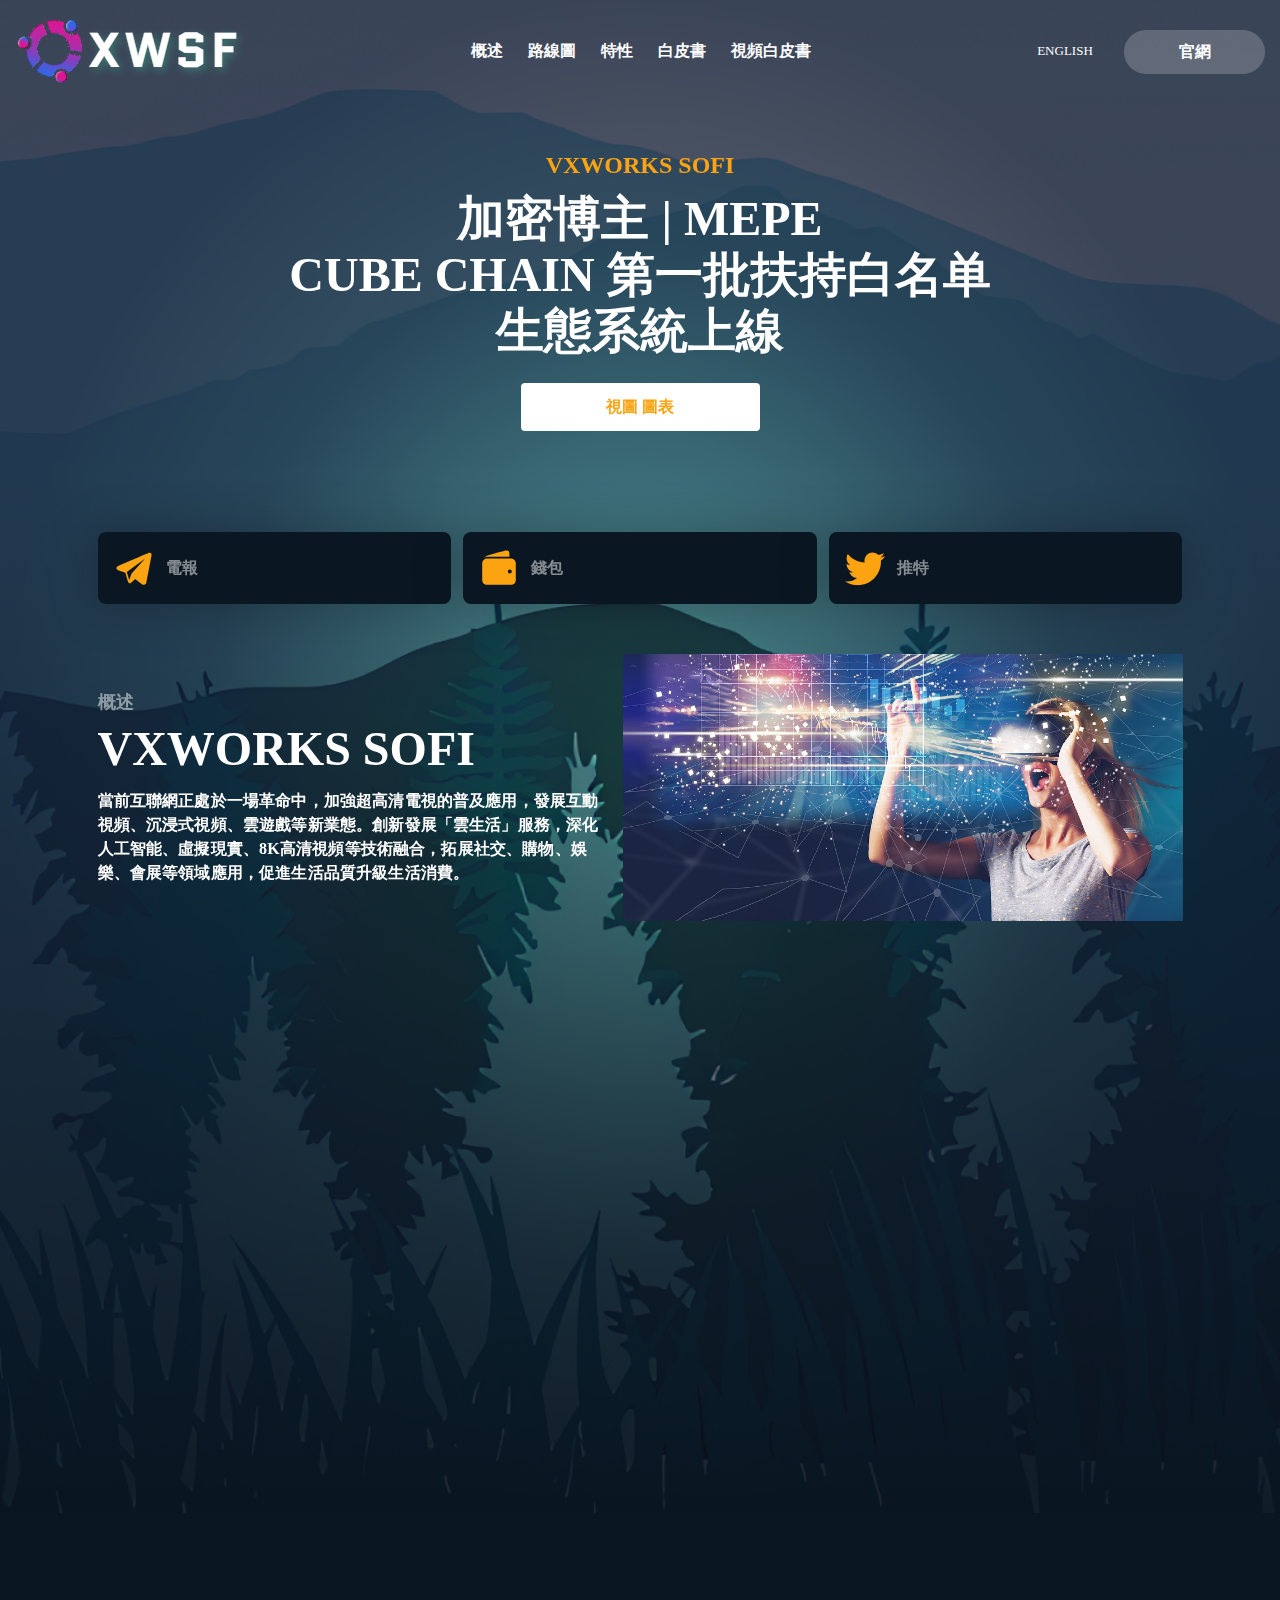
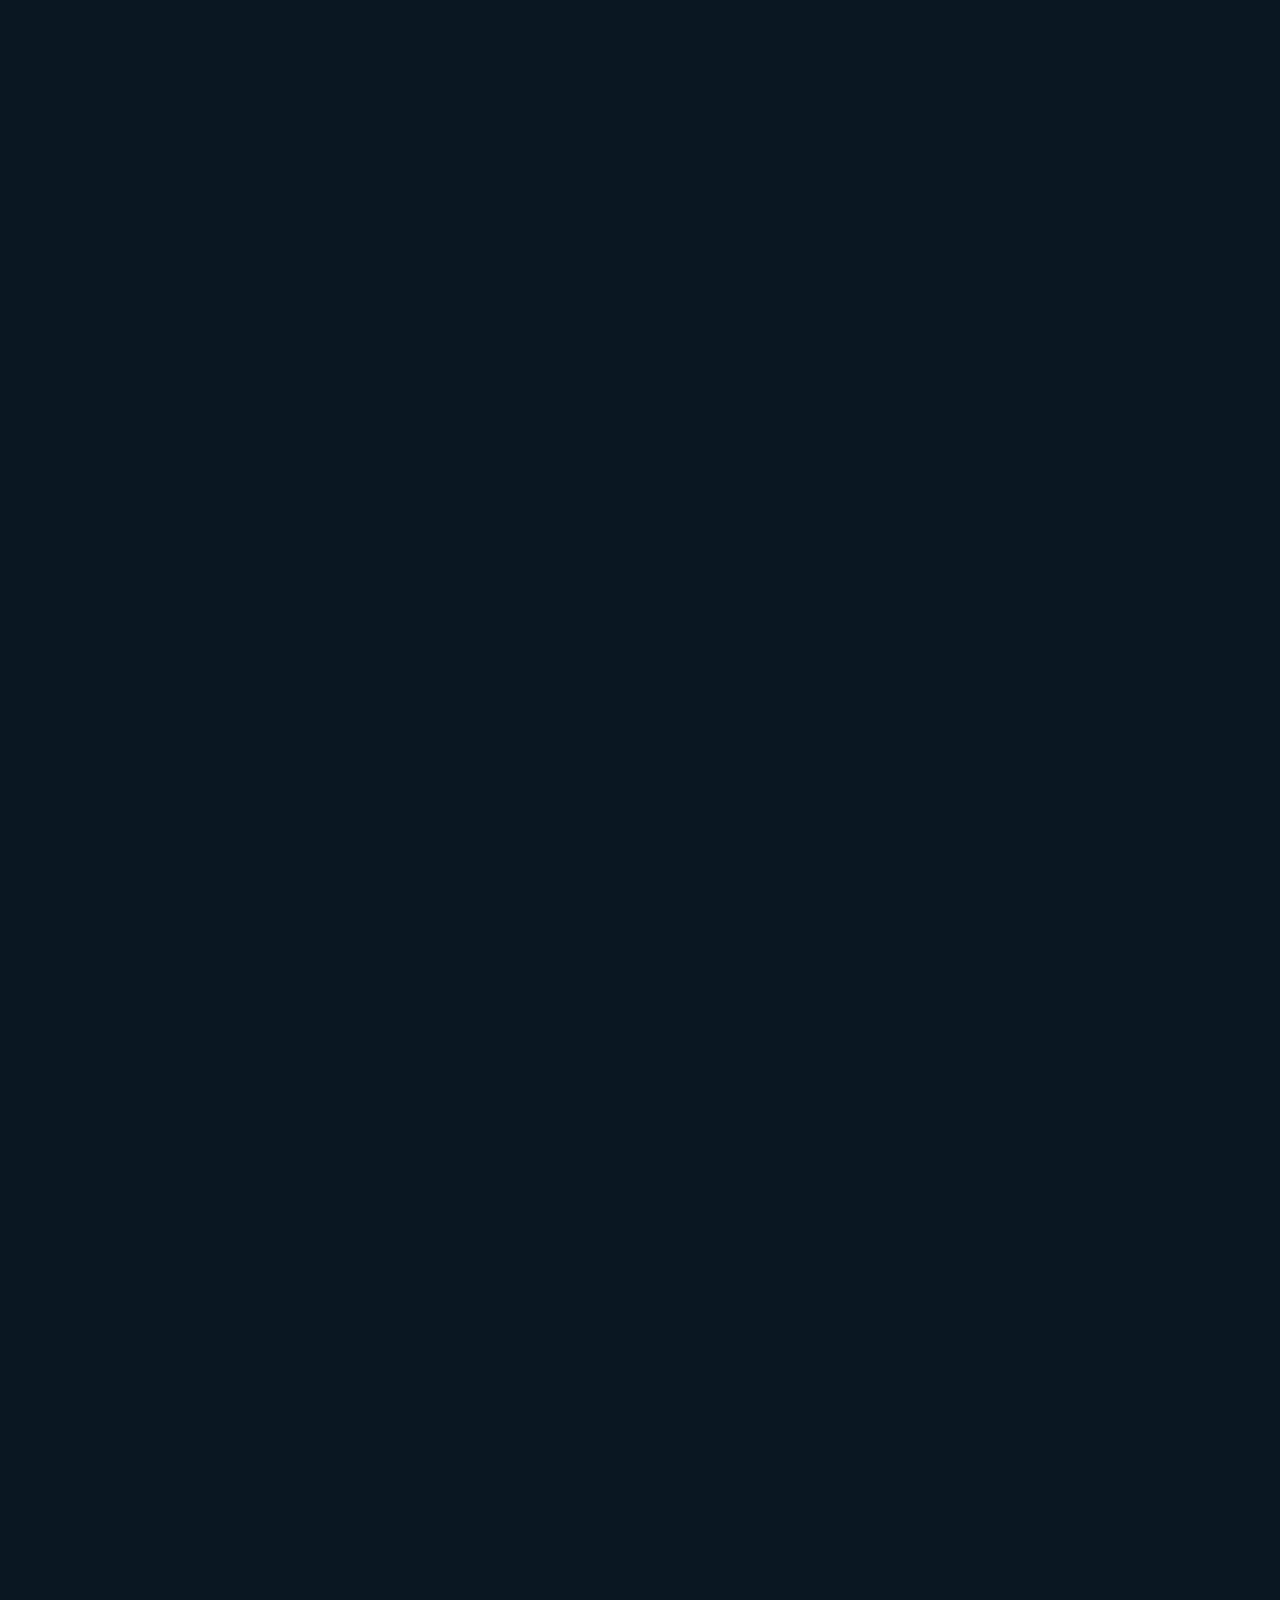
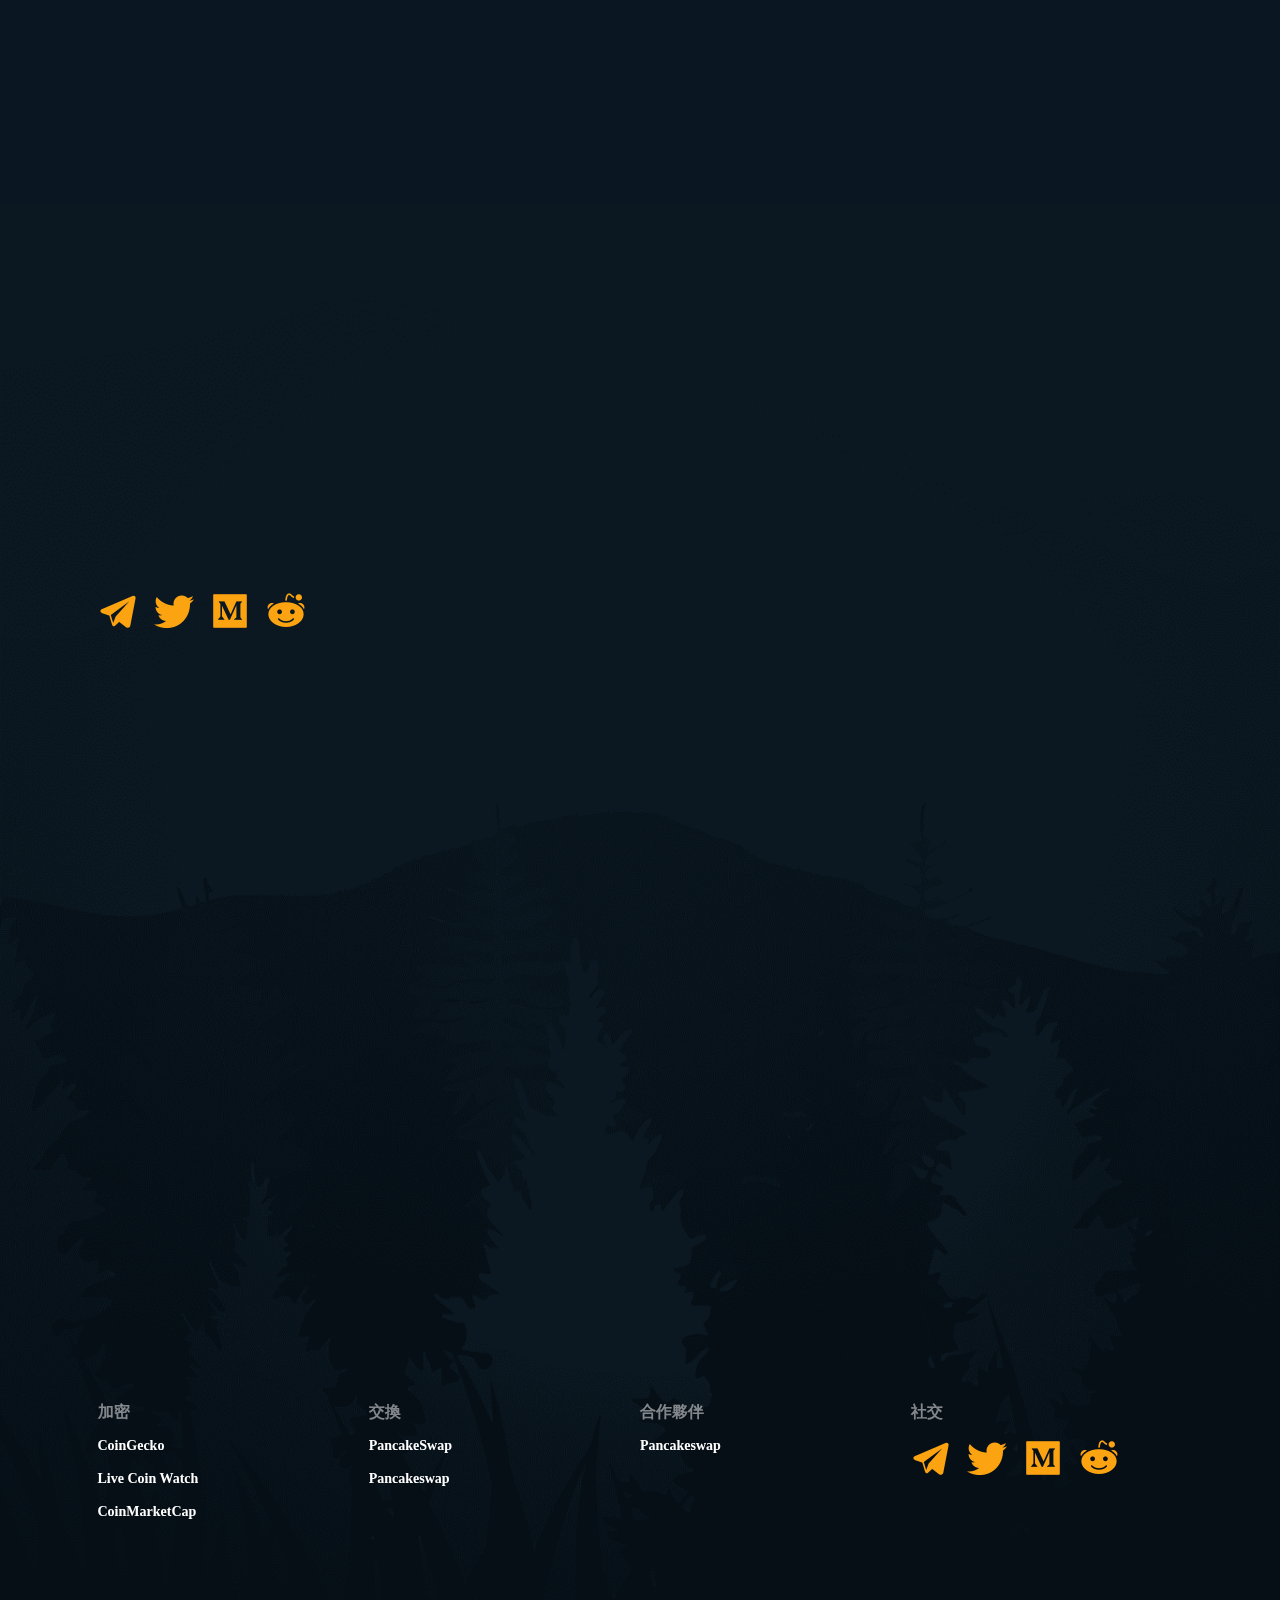
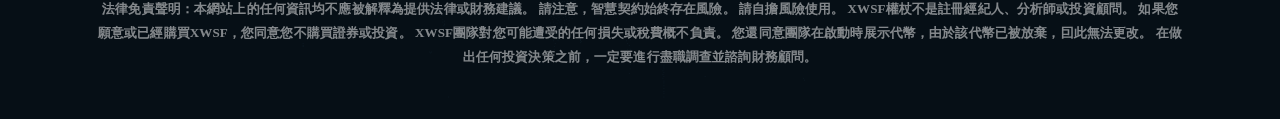
==== commit 256adba4: "Update ZH.html" ====
--- a/ZH.html
+++ b/ZH.html
@@ -1,487 +1,487 @@
-<!doctype html>
-<html lang="zh">
-<head>
-	<meta charset="utf-8">
-	<title>VxWorks SoFi</title>
-	<meta name="keywords" content="English">
-	<meta name="description" content="English">
-	<meta name="viewport" content="width=device-width,initial-scale=1,minimum-scale=1,maximum-scale=1,shrink-to-fit=no">
-		<link rel="stylesheet" href="static/css/animate.css">
-
-	<link rel="stylesheet" href="static/css/font-awesome.min.css">
-	<link rel="stylesheet" href="static/css/aoyun.css" >
-	<link rel="stylesheet" href="static/css/swiper.min.css">
-	
-	
-	<link rel="shortcut icon" href="/favicon.ico" type="image/x-icon">
-
-	  <link href="static/css/main.css" rel="stylesheet" type="text/css">
-    <link href="static/css/aos.css" rel="stylesheet">
-
-</head>
+<!doctype html>
+<html lang="zh">
+<head>
+	<meta charset="utf-8">
+	<title>VxWorks SoFi</title>
+	<meta name="keywords" content="English">
+	<meta name="description" content="English">
+	<meta name="viewport" content="width=device-width,initial-scale=1,minimum-scale=1,maximum-scale=1,shrink-to-fit=no">
+		<link rel="stylesheet" href="static/css/animate.css">
+
+	<link rel="stylesheet" href="static/css/font-awesome.min.css">
+	<link rel="stylesheet" href="static/css/aoyun.css" >
+	<link rel="stylesheet" href="static/css/swiper.min.css">
+	
+	
+	<link rel="shortcut icon" href="/favicon.ico" type="image/x-icon">
+
+	  <link href="static/css/main.css" rel="stylesheet" type="text/css">
+    <link href="static/css/aos.css" rel="stylesheet">
+
+</head>
 <body>
-<!-- TOP -->
-    <div class="wrapper">
-      <header class="header">
-        <div class="container"><a class="logo" href="/"><img src="static/picture/1646122881940448.png" alt="Logo"></a>
-          <div class="nav-wrap js-nav">
-            <nav class="nav">
-              <ul>
-			  
-			  
-                <li><a class="scroll-link" href="/">概述</a></li>
-	
-			  
-			  
-                <li><a class="scroll-link" href="/#roadmap">路線圖</a></li>
-				
-			  
-			  
-                <li><a class="scroll-link" href="/#faq">特性</a></li>
-	
-
-			  
-			  
-                <li><a class="scroll-link" href="file/SocialFi_V1.0.pdf">白皮書</a></li>
-	
-
-			  
-			  
-                <li><a class="scroll-link" href="">視頻白皮書</a></li>
-					
-
-              </ul>
-            </nav>
-          </div>
-		  
-		  <div class="qhzyw"><a href="index.html">ENGLISH</a>
-</div>
-		  
-		  
-          <div class="header-btn">
-            <a href="#"><button class="btn secondary" type="button">官網</button></a>
-          </div>
-          <div class="burger js-burger"> <span> </span><span> </span><span></span></div>
-        </div>
-      </header>
-
-
-
-      <main class="main">
-        <section class="intro-section">
-          <div class="container">
-            <div class="intro" data-aos-duration="1300" data-aos="fade-up">
-              <div class="intro__logo"><img src="" alt=""></div>
-              <h4 class="intro__title">VxWorks SoFi</h4>
-              <h1 class="section-title">加密博主 | MEPE <br>美國時間2022 年 5 月 05 日 18:00 <br>  生態系統上線 </h1><a class="btn primary" href="#">視圖 圖表</a>
-            </div>
-            <div class="card-wrap" data-aos-duration="1300" data-aos="fade-up">
-			<a class="card" href="">
-                <div class="card__wrap"> 
-                  <div class="card__img"> <img src="static/picture/icon-teleg.svg" alt=""></div>
-                  <h5 class="card__title"><span>電報</span></h5>
-                </div></a>
-				<a class="card" href="#">
-                <div class="card__wrap"> 
-                  <div class="card__img"> <img src="static/picture/icon-wallet.svg" alt=""></div>
-                  <h5 class="card__title"><span>錢包</span></h5>
-                </div></a>
-				<a class="card" href="">
-                <div class="card__wrap"> 
-                  <div class="card__img"> <img src="static/picture/icon-twit.svg" alt=""></div>
-                  <h5 class="card__title"><span>推特</span></h5>
-                </div></a></div>
-          </div>
-        </section>
-		
-		
-		
-		
-        <section class="about-section">
-          <div class="container"> 
-            <div class="about-wrap"> 
-              <div class="about-col" data-aos-duration="1300" data-aos="fade-right"> 
-                <h4 class="section-subtitle left">概述</h4>
-                <h2 class="section-title left">VxWorks SoFi</h2>
-                <p class="main-text">當前互聯網正處於一場革命中，加強超高清電視的普及應用，發展互動視頻、沉浸式視頻、雲遊戲等新業態。創新發展「雲生活」服務，深化人工智能、虛擬現實、8K高清視頻等技術融合，拓展社交、購物、娛樂、會展等領域應用，促進生活品質升級生活消費。</p>
-              </div>
-              <div class="about-img" data-aos-duration="1300" data-aos="fade-left"><img src="static/picture/1645516776894585.jpg" alt=""></div>
-            </div>
-          </div>
-        </section>
-		
-		 
-		
-        <section class="shop-section">
-          <div class="container"> 
-		  
-		  
-            <h2 class="section-title" data-aos-duration="1300" data-aos="fade-up">XWSF簡介</h2>
-			
-			
-            <div class="shop-wrap" data-aos-duration="1300" data-aos="fade-up"> 
-			
-			
-			
-              <div class="card card_shop">
-                <div class="card__wrap"> 
-                  <div class="card__img"> <img src="static/picture/1645342287729481.png" alt=""></div>
-                  <h5 class="card__title">交易</h5>
-                  <p class="card__text">流動性被鎖定在PancakeSwap，合同所有權將轉移到遊戲合同地址。</p>
-                </div>
-              </div>
-
-
-
-			
-			
-              <div class="card card_shop">
-                <div class="card__wrap"> 
-                  <div class="card__img"> <img src="static/picture/1645342407643122.png" alt=""></div>
-                  <h5 class="card__title">流動性</h5>
-                  <p class="card__text">每筆交易將被徵收3%的稅，這將永遠被鎖定在流動性池中。</p>
-                </div>
-              </div>
-
-
-
-			
-			
-              <div class="card card_shop">
-                <div class="card__wrap"> 
-                  <div class="card__img"> <img src="static/picture/1645342438955990.png" alt=""></div>
-                  <h5 class="card__title">安全自動狩獵</h5>
-                  <p class="card__text">2%的交易分配給持有者。注意你的錢包從你開始拿起的那一刻開始攀升。</p>
-                </div>
-              </div>
-
-
-
-			
-			
-              <div class="card card_shop">
-                <div class="card__wrap"> 
-                  <div class="card__img"> <img src="static/picture/1645342468511730.png" alt=""></div>
-                  <h5 class="card__title">100%分散狩獵</h5>
-                  <p class="card__text">流動性被鎖定在Pancakeswap中，XWSF代幣的所有權由社區領導和志願者管理，因為所有權已經被燒毀，發行完全是作為流動性的種子。</p>
-                </div>
-              </div>
-
-
-
-			
-			
-              <div class="card card_shop">
-                <div class="card__wrap"> 
-                  <div class="card__img"> <img src="static/picture/1645342486436664.png" alt=""></div>
-                  <h5 class="card__title">持續上漲的價格下限</h5>
-                  <p class="card__text">每筆交易的3%作為Pancakeswap XWSF/BNB池的流動性被鎖定，創造了一個不斷上漲的價格底部。</p>
-                </div>
-              </div>
-
-
-
-			
-			
-              <div class="card card_shop">
-                <div class="card__wrap"> 
-                  <div class="card__img"> <img src="static/picture/1645342501878448.png" alt=""></div>
-                  <h5 class="card__title">捕鯨</h5>
-                  <p class="card__text">沒有任何錢包持有超過2%的代幣供應，也沒有任何交易涉及超過10萬億代幣。</p>
-                </div>
-              </div>
-
-
-
-
-
-
-            </div>
-          </div>
-        </section>
-		
-		
-		
-		
-        <section class="tokenomics-section" id="tokenomics">
-          <div class="container">
-            <h2 class="section-title capit" data-aos-duration="1300" data-aos="fade-up">經濟模型</h2>
-            <div class="chart-img" data-aos-duration="1300" data-aos="fade-up"><img src="static/picture/zl.png" alt=""></div>
-            <div class="tokenomics-img" data-aos-duration="1300" data-aos="fade-up"><img src="static/picture/1645516814654366.png" alt=""></div>
-            <div class="tokenomics-wrap">
-              <div class="tokenomics-col" data-aos-duration="1300" data-aos="fade-right"> 
-                <p class="main-text">SOFI 作為 WEB3.0 繼 DiFi---GeFi 的社交技術變革，XWSF 是 SocialFi 的虛擬社交創作者---協議通證----XWSF 總發行量為 1 億枚，寫入加密 的區塊鏈智能合約，在 MEPE 的生態加密博主虛擬化身可以自主選擇 不同內容的上傳去參與 NFT 的確權，進行交易獲得獎勵。</p>
-              </div>
-              <div class="tokenomics-col" data-aos-duration="1300" data-aos="fade-left">
-                <ul class="tokenomics-list"> 
-                  <li class="tokenomics-list__item">• 內容+社交是VxWorks SoFi項目生存的基石！</li>
-                  <li class="tokenomics-list__item"> <span>• 以XWSF為核心的經濟體系！</span></li>
-                  <li class="tokenomics-list__item"> <span>• 100%分散的組織結構！</span></li>
-                </ul>
-              </div>
-            </div>
-          </div>
-        </section>
-		
-		
-		
-		
-		
-		
-		
-        <section class="road-section" id="roadmap">
-          <div class="container">
-		  
-		  
-            <h4 class="section-subtitle" data-aos-duration="1300" data-aos="fade-up">分流</h4>
-            <h2 class="section-title" data-aos-duration="1300" data-aos="fade-up">路線圖</h2>
-			
-			
-            <div class="roads-wrap" data-aos-duration="1300" data-aos="fade-up">
-              <div class="progress-wrap"> 
-                <div class="progress-bar"></div>
-              </div>
-              <ul class="roads-list">
-			  
-			  
-                <li class="card card_road active">
-                  <div class="card__wrap"> 
-                    <div class="card__img"> <img src="static/picture/1645342552660867.png" alt=""></div>
-                    <h5 class="card__title">網站和社交媒體發佈</h5>
-                  </div>
-                </li>
-
-			  
-                <li class="card card_road active">
-                  <div class="card__wrap"> 
-                    <div class="card__img"> <img src="static/picture/1645342564850793.png" alt=""></div>
-                    <h5 class="card__title">Pancakeswap交換清單</h5>
-                  </div>
-                </li>
-
-			  
-                <li class="card card_road active">
-                  <div class="card__wrap"> 
-                    <div class="card__img"> <img src="static/picture/1645342589394928.png" alt=""></div>
-                    <h5 class="card__title">首次審計</h5>
-                  </div>
-                </li>
-
-				
-			
-				
-                <li class="card card_road">
-                  <div class="card__wrap"> 
-                    <div class="card__img"> <img src="static/picture/1645342597492421.png" alt=""></div>
-                    <h5 class="card__title">硬幣上市</h5>
-                  </div>
-                </li>
-				
-                <li class="card card_road">
-                  <div class="card__wrap"> 
-                    <div class="card__img"> <img src="static/picture/1645342605792924.png" alt=""></div>
-                    <h5 class="card__title">市值上市</h5>
-                  </div>
-                </li>
-				
-                <li class="card card_road">
-                  <div class="card__wrap"> 
-                    <div class="card__img"> <img src="static/picture/1645342613806210.png" alt=""></div>
-                    <h5 class="card__title">夥伴關係公告</h5>
-                  </div>
-                </li>
-				
-                <li class="card card_road">
-                  <div class="card__wrap"> 
-                    <div class="card__img"> <img src="static/picture/1645342620873057.png" alt=""></div>
-                    <h5 class="card__title">第二次審計</h5>
-                  </div>
-                </li>
-				
-                <li class="card card_road">
-                  <div class="card__wrap"> 
-                    <div class="card__img"> <img src="static/picture/1645342627979465.png" alt=""></div>
-                    <h5 class="card__title">身臨其境的體驗</h5>
-                  </div>
-                </li>
-				
-                <li class="card card_road">
-                  <div class="card__wrap"> 
-                    <div class="card__img"> <img src="static/picture/1645342635546390.png" alt=""></div>
-                    <h5 class="card__title">捐款運動</h5>
-                  </div>
-                </li>
-				
-                <li class="card card_road">
-                  <div class="card__wrap"> 
-                    <div class="card__img"> <img src="static/picture/1645342643639107.png" alt=""></div>
-                    <h5 class="card__title">XWSF上市</h5>
-                  </div>
-                </li>
-				
-                <li class="card card_road">
-                  <div class="card__wrap"> 
-                    <div class="card__img"> <img src="static/picture/1645342650493680.png" alt=""></div>
-                    <h5 class="card__title">元宇宙實體應用</h5>
-                  </div>
-                </li>
-				
-                <li class="card card_road">
-                  <div class="card__wrap"> 
-                    <div class="card__img"> <img src="static/picture/1645342657749469.png" alt=""></div>
-                    <h5 class="card__title">VxWorks SoFi上市</h5>
-                  </div>
-                </li>
-				
-                <li class="card card_road">
-                  <div class="card__wrap"> 
-                    <div class="card__img"> <img src="static/picture/1645342666663260.png" alt=""></div>
-                    <h5 class="card__title">SOFI元宇宙生態</h5>
-                  </div>
-                </li>
-
-              </ul>
-            </div>
-          </div>
-        </section>
-		
-		
-		
-        <section class="partners-section">
-          <div class="container">
-            <h2 class="section-title" data-aos-duration="1300" data-aos="fade-up">加入我們</h2>
-              <div class="social"> <center>
-                <div class="social__wrap">
-                    <a class="social__link" href="" target="_blank"><img src="static/picture/1645341411954827.png" alt=""></a>
-                    <a class="social__link" href="" target="_blank"><img src="static/picture/1645341415649069.png" alt=""></a>
-                    <a class="social__link" href="" target="_blank"><img src="static/picture/1645341420388854.png" alt=""></a>
-                    <a class="social__link" href="" target="_blank"><img src="static/picture/1645341422480127.png" alt=""></a></div>
-              </div></center>
-          </div>
-        </section>
-		
-		
-		
-		
-        <section class="faq-section" id="faq">
-          <div class="container">
-            <div class="faq-wrap"> 
-			
-			
-			
-              <div class="faq-img" data-aos-duration="1300" data-aos="fade-right"><img src="static/picture/1645516833996413.jpg" alt=""></div>
-			  
-			  
-			  
-              <div class="faq-col" data-aos-duration="1300" data-aos="fade-up"> 
-				  
-                <h4 class="section-subtitle left" data-aos-duration="1300" data-aos="fade-up"> 問題</h4>
-                <h2 class="section-title left" data-aos-duration="1300" data-aos="fade-up">常見問題</h2>
-				
-				
-                <div class="accordion">
-				
-				
-                  <div class="accordion__item">
-                    <h3>如何加入超級節點？</h3>
-                    <div class="accordion__content">
-                      <p><p><span style="font-size: 14px;"></span>敬請關注官方最新公告。<span style="font-size: 14px;"></span></p><p><br/></p><p><br/></p></p>
-                    </div>
-                  </div>
-				
-                  <div class="accordion__item">
-                    <h3>為什麼我在嘗試購買或出售煎餅時會出錯？</h3>
-                    <div class="accordion__content">
-                      <p><p>在貿易量大的時候，價格波動很大，可能會導致錯誤。 為了解釋這一點，你必須新增滑移。 為購買設定13%-14%滑動。</p></p>
-                    </div>
-                  </div>
-				
-                  <div class="accordion__item">
-                    <h3>我如何質押XWSF？</h3>
-                    <div class="accordion__content">
-                      <p><p>會員將在Pancakeswap上質押XWSF。</p></p>
-                    </div>
-                  </div>
-				
-                  <div class="accordion__item">
-                    <h3>XWSF自動搜索的APY或APR是多少？</h3>
-                    <div class="accordion__content">
-                      <p><p>APY將顯示在XWSF網站上。</p></p>
-                    </div>
-                  </div>
-				
-                  <div class="accordion__item">
-                    <h3>XWSF會做什麼樣的營銷？</h3>
-                    <div class="accordion__content">
-                      <p><p>XWSF與一些有影響力的人合作，合法的加密頁面，提供空投。</p></p>
-                    </div>
-                  </div>
-
-
-
-                </div>
-              </div>
-            </div>
-          </div>
-        </section>
-      </main>
-  
-
-      <footer class="footer">
-        <div class="container">
-          <div class="footer-row"> 
-            <div class="footer-col"> 
-              <h3 class="footer-title">加密</h3>
-              <div class="footer-nav">
-                <ul> 
-                  <li><a href="#">CoinGecko</a></li>
-                  <li><a href="#">Live Coin Watch</a></li>
-                  <li><a href="#">CoinMarketCap</a></li>
-                </ul>
-              </div>
-            </div>
-            <div class="footer-col">
-              <h3 class="footer-title">交換</h3>
-              <div class="footer-nav">
-                <ul> 
-                  <li><a href="#">PancakeSwap</a> </li>
-                  <li><a href="#">Pancakeswap</a></li>
-                </ul>
-              </div>
-            </div>
-            <div class="footer-col">
-              <h3 class="footer-title">合作夥伴</h3>
-              <div class="footer-nav">
-                <ul> 
-                  <li> <a href="#">Pancakeswap</a></li>
-                </ul>
-              </div>
-            </div>
-            <div class="footer-col">
-              <h3 class="footer-title">社交</h3>
-              <div class="social"> 
-                <div class="social__wrap">
-				
-				
-				<a class="social__link" href="" target="_blank"><img src="static/picture/1645341411954827.png" alt=""></a>
-                    <a class="social__link" href="" target="_blank"><img src="static/picture/1645341415649069.png" alt=""></a>
-                    <a class="social__link" href="" target="_blank"><img src="static/picture/1645341420388854.png" alt=""></a>
-                    <a class="social__link" href="" target="_blank"><img src="static/picture/1645341422480127.png" alt=""></a>
-</div>
-              </div>
-            </div>
-          </div>
-          <p class="footer-text">法律免責聲明：本網站上的任何資訊均不應被解釋為提供法律或財務建議。 請注意，智慧契約始終存在風險。 請自擔風險使用。 XWSF權杖不是註冊經紀人、分析師或投資顧問。 如果您願意或已經購買XWSF，您同意您不購買證券或投資。 XWSF團隊對您可能遭受的任何損失或稅費概不負責。 您還同意團隊在啟動時展示代幣，由於該代幣已被放棄，囙此無法更改。 在做出任何投資決策之前，一定要進行盡職調查並諮詢財務顧問。</p>
-        </div>
-      </footer>
-    </div>
-<script src="static/js/popper.min.js"></script>
-<script src="static/js/bootstrap.min.js"></script>
-<script src="static/js/wow.min.js"></script>
-<script src="static/js/aoyun.js"></script>
-    <script src="static/js/jquery.min.js"></script>
-    <script src="static/js/aos.js"></script>
+<!-- TOP -->
+    <div class="wrapper">
+      <header class="header">
+        <div class="container"><a class="logo" href="/"><img src="static/picture/1646122881940448.png" alt="Logo"></a>
+          <div class="nav-wrap js-nav">
+            <nav class="nav">
+              <ul>
+			  
+			  
+                <li><a class="scroll-link" href="/">概述</a></li>
+	
+			  
+			  
+                <li><a class="scroll-link" href="/#roadmap">路線圖</a></li>
+				
+			  
+			  
+                <li><a class="scroll-link" href="/#faq">特性</a></li>
+	
+
+			  
+			  
+                <li><a class="scroll-link" href="file/SocialFi_V1.0.pdf">白皮書</a></li>
+	
+
+			  
+			  
+                <li><a class="scroll-link" href="">視頻白皮書</a></li>
+					
+
+              </ul>
+            </nav>
+          </div>
+		  
+		  <div class="qhzyw"><a href="index.html">ENGLISH</a>
+</div>
+		  
+		  
+          <div class="header-btn">
+            <a href="#"><button class="btn secondary" type="button">官網</button></a>
+          </div>
+          <div class="burger js-burger"> <span> </span><span> </span><span></span></div>
+        </div>
+      </header>
+
+
+
+      <main class="main">
+        <section class="intro-section">
+          <div class="container">
+            <div class="intro" data-aos-duration="1300" data-aos="fade-up">
+              <div class="intro__logo"><img src="" alt=""></div>
+              <h4 class="intro__title">VxWorks SoFi</h4>
+              <h1 class="section-title">加密博主 | MEPE <br>Cube Chain 第一批扶持白名单 <br>  生態系統上線 </h1><a class="btn primary" href="#">視圖 圖表</a>
+            </div>
+            <div class="card-wrap" data-aos-duration="1300" data-aos="fade-up">
+			<a class="card" href="">
+                <div class="card__wrap"> 
+                  <div class="card__img"> <img src="static/picture/icon-teleg.svg" alt=""></div>
+                  <h5 class="card__title"><span>電報</span></h5>
+                </div></a>
+				<a class="card" href="#">
+                <div class="card__wrap"> 
+                  <div class="card__img"> <img src="static/picture/icon-wallet.svg" alt=""></div>
+                  <h5 class="card__title"><span>錢包</span></h5>
+                </div></a>
+				<a class="card" href="">
+                <div class="card__wrap"> 
+                  <div class="card__img"> <img src="static/picture/icon-twit.svg" alt=""></div>
+                  <h5 class="card__title"><span>推特</span></h5>
+                </div></a></div>
+          </div>
+        </section>
+		
+		
+		
+		
+        <section class="about-section">
+          <div class="container"> 
+            <div class="about-wrap"> 
+              <div class="about-col" data-aos-duration="1300" data-aos="fade-right"> 
+                <h4 class="section-subtitle left">概述</h4>
+                <h2 class="section-title left">VxWorks SoFi</h2>
+                <p class="main-text">當前互聯網正處於一場革命中，加強超高清電視的普及應用，發展互動視頻、沉浸式視頻、雲遊戲等新業態。創新發展「雲生活」服務，深化人工智能、虛擬現實、8K高清視頻等技術融合，拓展社交、購物、娛樂、會展等領域應用，促進生活品質升級生活消費。</p>
+              </div>
+              <div class="about-img" data-aos-duration="1300" data-aos="fade-left"><img src="static/picture/1645516776894585.jpg" alt=""></div>
+            </div>
+          </div>
+        </section>
+		
+		 
+		
+        <section class="shop-section">
+          <div class="container"> 
+		  
+		  
+            <h2 class="section-title" data-aos-duration="1300" data-aos="fade-up">XWSF簡介</h2>
+			
+			
+            <div class="shop-wrap" data-aos-duration="1300" data-aos="fade-up"> 
+			
+			
+			
+              <div class="card card_shop">
+                <div class="card__wrap"> 
+                  <div class="card__img"> <img src="static/picture/1645342287729481.png" alt=""></div>
+                  <h5 class="card__title">交易</h5>
+                  <p class="card__text">流動性被鎖定在PancakeSwap，合同所有權將轉移到遊戲合同地址。</p>
+                </div>
+              </div>
+
+
+
+			
+			
+              <div class="card card_shop">
+                <div class="card__wrap"> 
+                  <div class="card__img"> <img src="static/picture/1645342407643122.png" alt=""></div>
+                  <h5 class="card__title">流動性</h5>
+                  <p class="card__text">每筆交易將被徵收3%的稅，這將永遠被鎖定在流動性池中。</p>
+                </div>
+              </div>
+
+
+
+			
+			
+              <div class="card card_shop">
+                <div class="card__wrap"> 
+                  <div class="card__img"> <img src="static/picture/1645342438955990.png" alt=""></div>
+                  <h5 class="card__title">安全自動狩獵</h5>
+                  <p class="card__text">2%的交易分配給持有者。注意你的錢包從你開始拿起的那一刻開始攀升。</p>
+                </div>
+              </div>
+
+
+
+			
+			
+              <div class="card card_shop">
+                <div class="card__wrap"> 
+                  <div class="card__img"> <img src="static/picture/1645342468511730.png" alt=""></div>
+                  <h5 class="card__title">100%分散狩獵</h5>
+                  <p class="card__text">流動性被鎖定在Pancakeswap中，XWSF代幣的所有權由社區領導和志願者管理，因為所有權已經被燒毀，發行完全是作為流動性的種子。</p>
+                </div>
+              </div>
+
+
+
+			
+			
+              <div class="card card_shop">
+                <div class="card__wrap"> 
+                  <div class="card__img"> <img src="static/picture/1645342486436664.png" alt=""></div>
+                  <h5 class="card__title">持續上漲的價格下限</h5>
+                  <p class="card__text">每筆交易的3%作為Pancakeswap XWSF/BNB池的流動性被鎖定，創造了一個不斷上漲的價格底部。</p>
+                </div>
+              </div>
+
+
+
+			
+			
+              <div class="card card_shop">
+                <div class="card__wrap"> 
+                  <div class="card__img"> <img src="static/picture/1645342501878448.png" alt=""></div>
+                  <h5 class="card__title">捕鯨</h5>
+                  <p class="card__text">沒有任何錢包持有超過2%的代幣供應，也沒有任何交易涉及超過10萬億代幣。</p>
+                </div>
+              </div>
+
+
+
+
+
+
+            </div>
+          </div>
+        </section>
+		
+		
+		
+		
+        <section class="tokenomics-section" id="tokenomics">
+          <div class="container">
+            <h2 class="section-title capit" data-aos-duration="1300" data-aos="fade-up">經濟模型</h2>
+            <div class="chart-img" data-aos-duration="1300" data-aos="fade-up"><img src="static/picture/zl.png" alt=""></div>
+            <div class="tokenomics-img" data-aos-duration="1300" data-aos="fade-up"><img src="static/picture/1645516814654366.png" alt=""></div>
+            <div class="tokenomics-wrap">
+              <div class="tokenomics-col" data-aos-duration="1300" data-aos="fade-right"> 
+                <p class="main-text">SOFI 作為 WEB3.0 繼 DiFi---GeFi 的社交技術變革，XWSF 是 SocialFi 的虛擬社交創作者---協議通證----XWSF 總發行量為 1 億枚，寫入加密 的區塊鏈智能合約，在 MEPE 的生態加密博主虛擬化身可以自主選擇 不同內容的上傳去參與 NFT 的確權，進行交易獲得獎勵。</p>
+              </div>
+              <div class="tokenomics-col" data-aos-duration="1300" data-aos="fade-left">
+                <ul class="tokenomics-list"> 
+                  <li class="tokenomics-list__item">• 內容+社交是VxWorks SoFi項目生存的基石！</li>
+                  <li class="tokenomics-list__item"> <span>• 以XWSF為核心的經濟體系！</span></li>
+                  <li class="tokenomics-list__item"> <span>• 100%分散的組織結構！</span></li>
+                </ul>
+              </div>
+            </div>
+          </div>
+        </section>
+		
+		
+		
+		
+		
+		
+		
+        <section class="road-section" id="roadmap">
+          <div class="container">
+		  
+		  
+            <h4 class="section-subtitle" data-aos-duration="1300" data-aos="fade-up">分流</h4>
+            <h2 class="section-title" data-aos-duration="1300" data-aos="fade-up">路線圖</h2>
+			
+			
+            <div class="roads-wrap" data-aos-duration="1300" data-aos="fade-up">
+              <div class="progress-wrap"> 
+                <div class="progress-bar"></div>
+              </div>
+              <ul class="roads-list">
+			  
+			  
+                <li class="card card_road active">
+                  <div class="card__wrap"> 
+                    <div class="card__img"> <img src="static/picture/1645342552660867.png" alt=""></div>
+                    <h5 class="card__title">網站和社交媒體發佈</h5>
+                  </div>
+                </li>
+
+			  
+                <li class="card card_road active">
+                  <div class="card__wrap"> 
+                    <div class="card__img"> <img src="static/picture/1645342564850793.png" alt=""></div>
+                    <h5 class="card__title">Pancakeswap交換清單</h5>
+                  </div>
+                </li>
+
+			  
+                <li class="card card_road active">
+                  <div class="card__wrap"> 
+                    <div class="card__img"> <img src="static/picture/1645342589394928.png" alt=""></div>
+                    <h5 class="card__title">首次審計</h5>
+                  </div>
+                </li>
+
+				
+			
+				
+                <li class="card card_road">
+                  <div class="card__wrap"> 
+                    <div class="card__img"> <img src="static/picture/1645342597492421.png" alt=""></div>
+                    <h5 class="card__title">硬幣上市</h5>
+                  </div>
+                </li>
+				
+                <li class="card card_road">
+                  <div class="card__wrap"> 
+                    <div class="card__img"> <img src="static/picture/1645342605792924.png" alt=""></div>
+                    <h5 class="card__title">市值上市</h5>
+                  </div>
+                </li>
+				
+                <li class="card card_road">
+                  <div class="card__wrap"> 
+                    <div class="card__img"> <img src="static/picture/1645342613806210.png" alt=""></div>
+                    <h5 class="card__title">夥伴關係公告</h5>
+                  </div>
+                </li>
+				
+                <li class="card card_road">
+                  <div class="card__wrap"> 
+                    <div class="card__img"> <img src="static/picture/1645342620873057.png" alt=""></div>
+                    <h5 class="card__title">第二次審計</h5>
+                  </div>
+                </li>
+				
+                <li class="card card_road">
+                  <div class="card__wrap"> 
+                    <div class="card__img"> <img src="static/picture/1645342627979465.png" alt=""></div>
+                    <h5 class="card__title">身臨其境的體驗</h5>
+                  </div>
+                </li>
+				
+                <li class="card card_road">
+                  <div class="card__wrap"> 
+                    <div class="card__img"> <img src="static/picture/1645342635546390.png" alt=""></div>
+                    <h5 class="card__title">捐款運動</h5>
+                  </div>
+                </li>
+				
+                <li class="card card_road">
+                  <div class="card__wrap"> 
+                    <div class="card__img"> <img src="static/picture/1645342643639107.png" alt=""></div>
+                    <h5 class="card__title">XWSF上市</h5>
+                  </div>
+                </li>
+				
+                <li class="card card_road">
+                  <div class="card__wrap"> 
+                    <div class="card__img"> <img src="static/picture/1645342650493680.png" alt=""></div>
+                    <h5 class="card__title">元宇宙實體應用</h5>
+                  </div>
+                </li>
+				
+                <li class="card card_road">
+                  <div class="card__wrap"> 
+                    <div class="card__img"> <img src="static/picture/1645342657749469.png" alt=""></div>
+                    <h5 class="card__title">VxWorks SoFi上市</h5>
+                  </div>
+                </li>
+				
+                <li class="card card_road">
+                  <div class="card__wrap"> 
+                    <div class="card__img"> <img src="static/picture/1645342666663260.png" alt=""></div>
+                    <h5 class="card__title">SOFI元宇宙生態</h5>
+                  </div>
+                </li>
+
+              </ul>
+            </div>
+          </div>
+        </section>
+		
+		
+		
+        <section class="partners-section">
+          <div class="container">
+            <h2 class="section-title" data-aos-duration="1300" data-aos="fade-up">加入我們</h2>
+              <div class="social"> <center>
+                <div class="social__wrap">
+                    <a class="social__link" href="" target="_blank"><img src="static/picture/1645341411954827.png" alt=""></a>
+                    <a class="social__link" href="" target="_blank"><img src="static/picture/1645341415649069.png" alt=""></a>
+                    <a class="social__link" href="" target="_blank"><img src="static/picture/1645341420388854.png" alt=""></a>
+                    <a class="social__link" href="" target="_blank"><img src="static/picture/1645341422480127.png" alt=""></a></div>
+              </div></center>
+          </div>
+        </section>
+		
+		
+		
+		
+        <section class="faq-section" id="faq">
+          <div class="container">
+            <div class="faq-wrap"> 
+			
+			
+			
+              <div class="faq-img" data-aos-duration="1300" data-aos="fade-right"><img src="static/picture/1645516833996413.jpg" alt=""></div>
+			  
+			  
+			  
+              <div class="faq-col" data-aos-duration="1300" data-aos="fade-up"> 
+				  
+                <h4 class="section-subtitle left" data-aos-duration="1300" data-aos="fade-up"> 問題</h4>
+                <h2 class="section-title left" data-aos-duration="1300" data-aos="fade-up">常見問題</h2>
+				
+				
+                <div class="accordion">
+				
+				
+                  <div class="accordion__item">
+                    <h3>如何加入超級節點？</h3>
+                    <div class="accordion__content">
+                      <p><p><span style="font-size: 14px;"></span>敬請關注官方最新公告。<span style="font-size: 14px;"></span></p><p><br/></p><p><br/></p></p>
+                    </div>
+                  </div>
+				
+                  <div class="accordion__item">
+                    <h3>為什麼我在嘗試購買或出售煎餅時會出錯？</h3>
+                    <div class="accordion__content">
+                      <p><p>在貿易量大的時候，價格波動很大，可能會導致錯誤。 為了解釋這一點，你必須新增滑移。 為購買設定13%-14%滑動。</p></p>
+                    </div>
+                  </div>
+				
+                  <div class="accordion__item">
+                    <h3>我如何質押XWSF？</h3>
+                    <div class="accordion__content">
+                      <p><p>會員將在Pancakeswap上質押XWSF。</p></p>
+                    </div>
+                  </div>
+				
+                  <div class="accordion__item">
+                    <h3>XWSF自動搜索的APY或APR是多少？</h3>
+                    <div class="accordion__content">
+                      <p><p>APY將顯示在XWSF網站上。</p></p>
+                    </div>
+                  </div>
+				
+                  <div class="accordion__item">
+                    <h3>XWSF會做什麼樣的營銷？</h3>
+                    <div class="accordion__content">
+                      <p><p>XWSF與一些有影響力的人合作，合法的加密頁面，提供空投。</p></p>
+                    </div>
+                  </div>
+
+
+
+                </div>
+              </div>
+            </div>
+          </div>
+        </section>
+      </main>
+  
+
+      <footer class="footer">
+        <div class="container">
+          <div class="footer-row"> 
+            <div class="footer-col"> 
+              <h3 class="footer-title">加密</h3>
+              <div class="footer-nav">
+                <ul> 
+                  <li><a href="#">CoinGecko</a></li>
+                  <li><a href="#">Live Coin Watch</a></li>
+                  <li><a href="#">CoinMarketCap</a></li>
+                </ul>
+              </div>
+            </div>
+            <div class="footer-col">
+              <h3 class="footer-title">交換</h3>
+              <div class="footer-nav">
+                <ul> 
+                  <li><a href="#">PancakeSwap</a> </li>
+                  <li><a href="#">Pancakeswap</a></li>
+                </ul>
+              </div>
+            </div>
+            <div class="footer-col">
+              <h3 class="footer-title">合作夥伴</h3>
+              <div class="footer-nav">
+                <ul> 
+                  <li> <a href="#">Pancakeswap</a></li>
+                </ul>
+              </div>
+            </div>
+            <div class="footer-col">
+              <h3 class="footer-title">社交</h3>
+              <div class="social"> 
+                <div class="social__wrap">
+				
+				
+				<a class="social__link" href="" target="_blank"><img src="static/picture/1645341411954827.png" alt=""></a>
+                    <a class="social__link" href="" target="_blank"><img src="static/picture/1645341415649069.png" alt=""></a>
+                    <a class="social__link" href="" target="_blank"><img src="static/picture/1645341420388854.png" alt=""></a>
+                    <a class="social__link" href="" target="_blank"><img src="static/picture/1645341422480127.png" alt=""></a>
+</div>
+              </div>
+            </div>
+          </div>
+          <p class="footer-text">法律免責聲明：本網站上的任何資訊均不應被解釋為提供法律或財務建議。 請注意，智慧契約始終存在風險。 請自擔風險使用。 XWSF權杖不是註冊經紀人、分析師或投資顧問。 如果您願意或已經購買XWSF，您同意您不購買證券或投資。 XWSF團隊對您可能遭受的任何損失或稅費概不負責。 您還同意團隊在啟動時展示代幣，由於該代幣已被放棄，囙此無法更改。 在做出任何投資決策之前，一定要進行盡職調查並諮詢財務顧問。</p>
+        </div>
+      </footer>
+    </div>
+<script src="static/js/popper.min.js"></script>
+<script src="static/js/bootstrap.min.js"></script>
+<script src="static/js/wow.min.js"></script>
+<script src="static/js/aoyun.js"></script>
+    <script src="static/js/jquery.min.js"></script>
+    <script src="static/js/aos.js"></script>
     <script src="static/js/app.js"></script>
-	
-</body>
-</html>+	
+</body>
+</html>
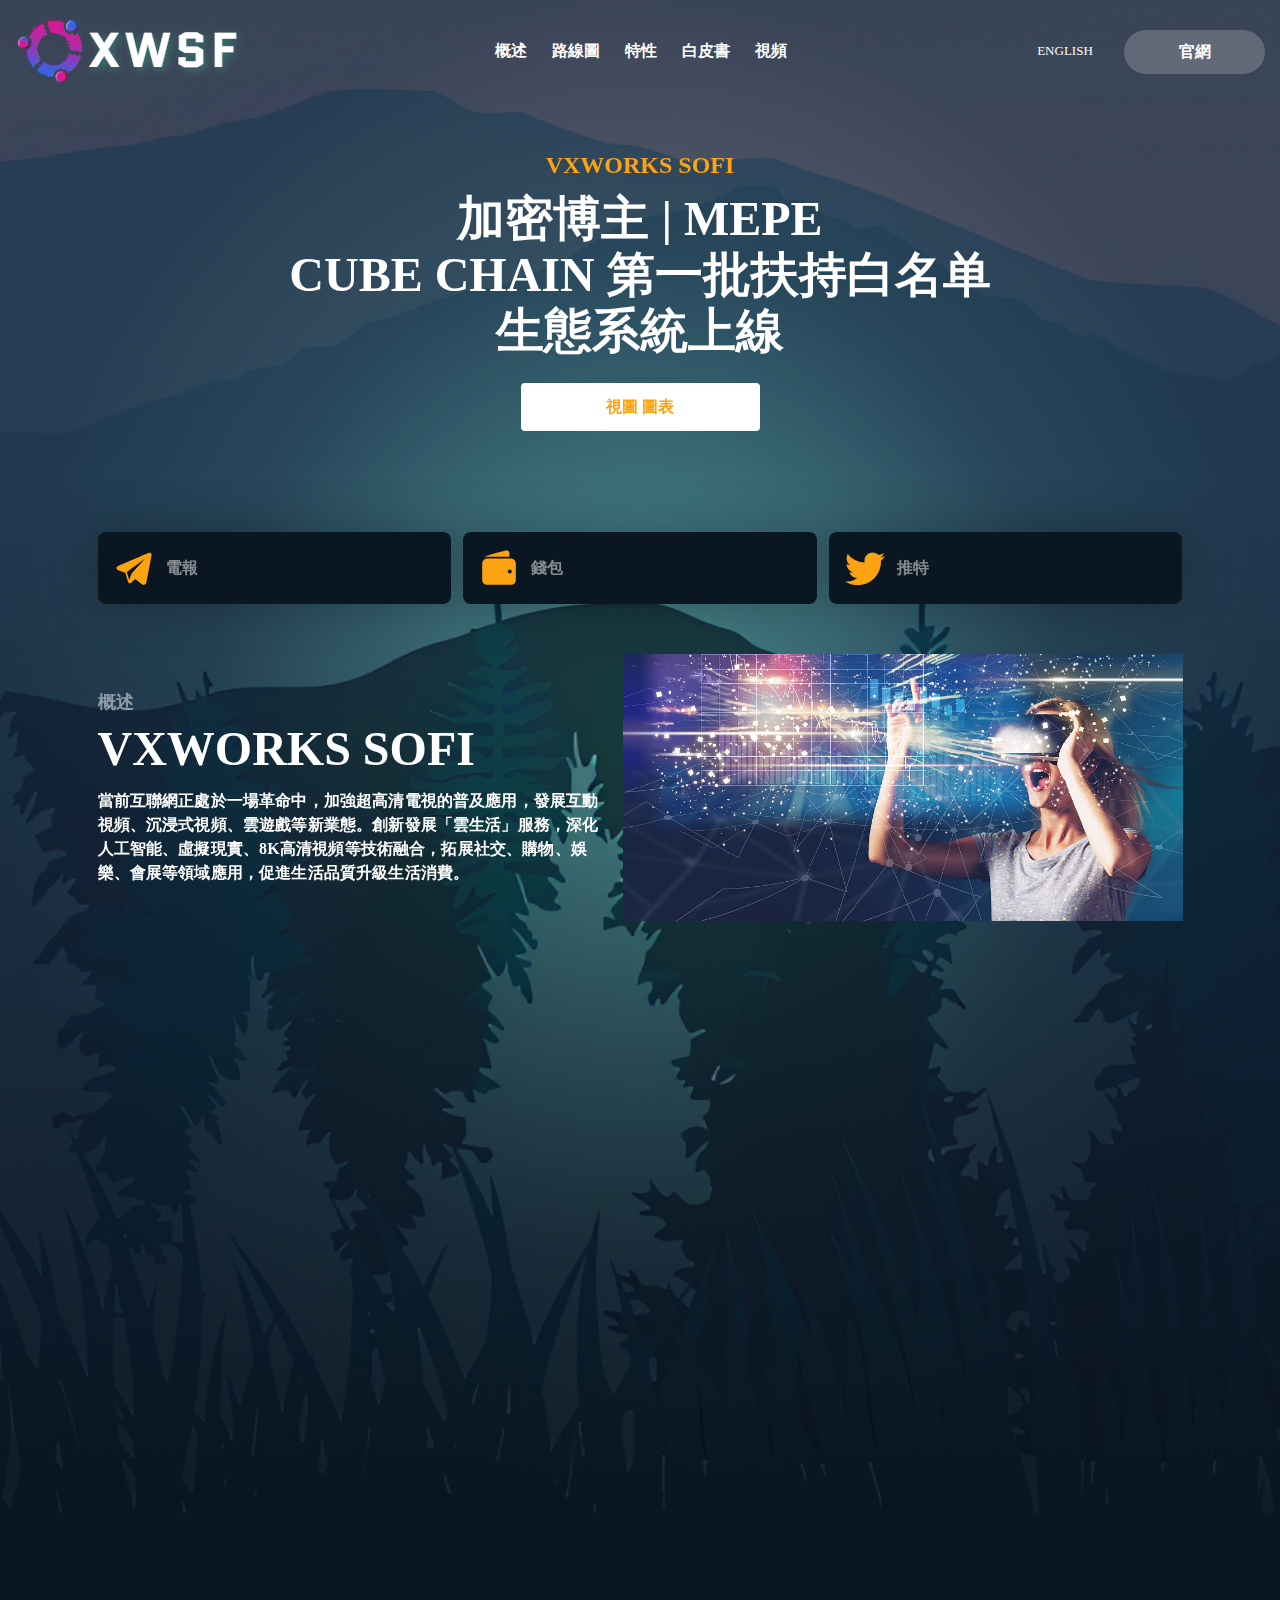
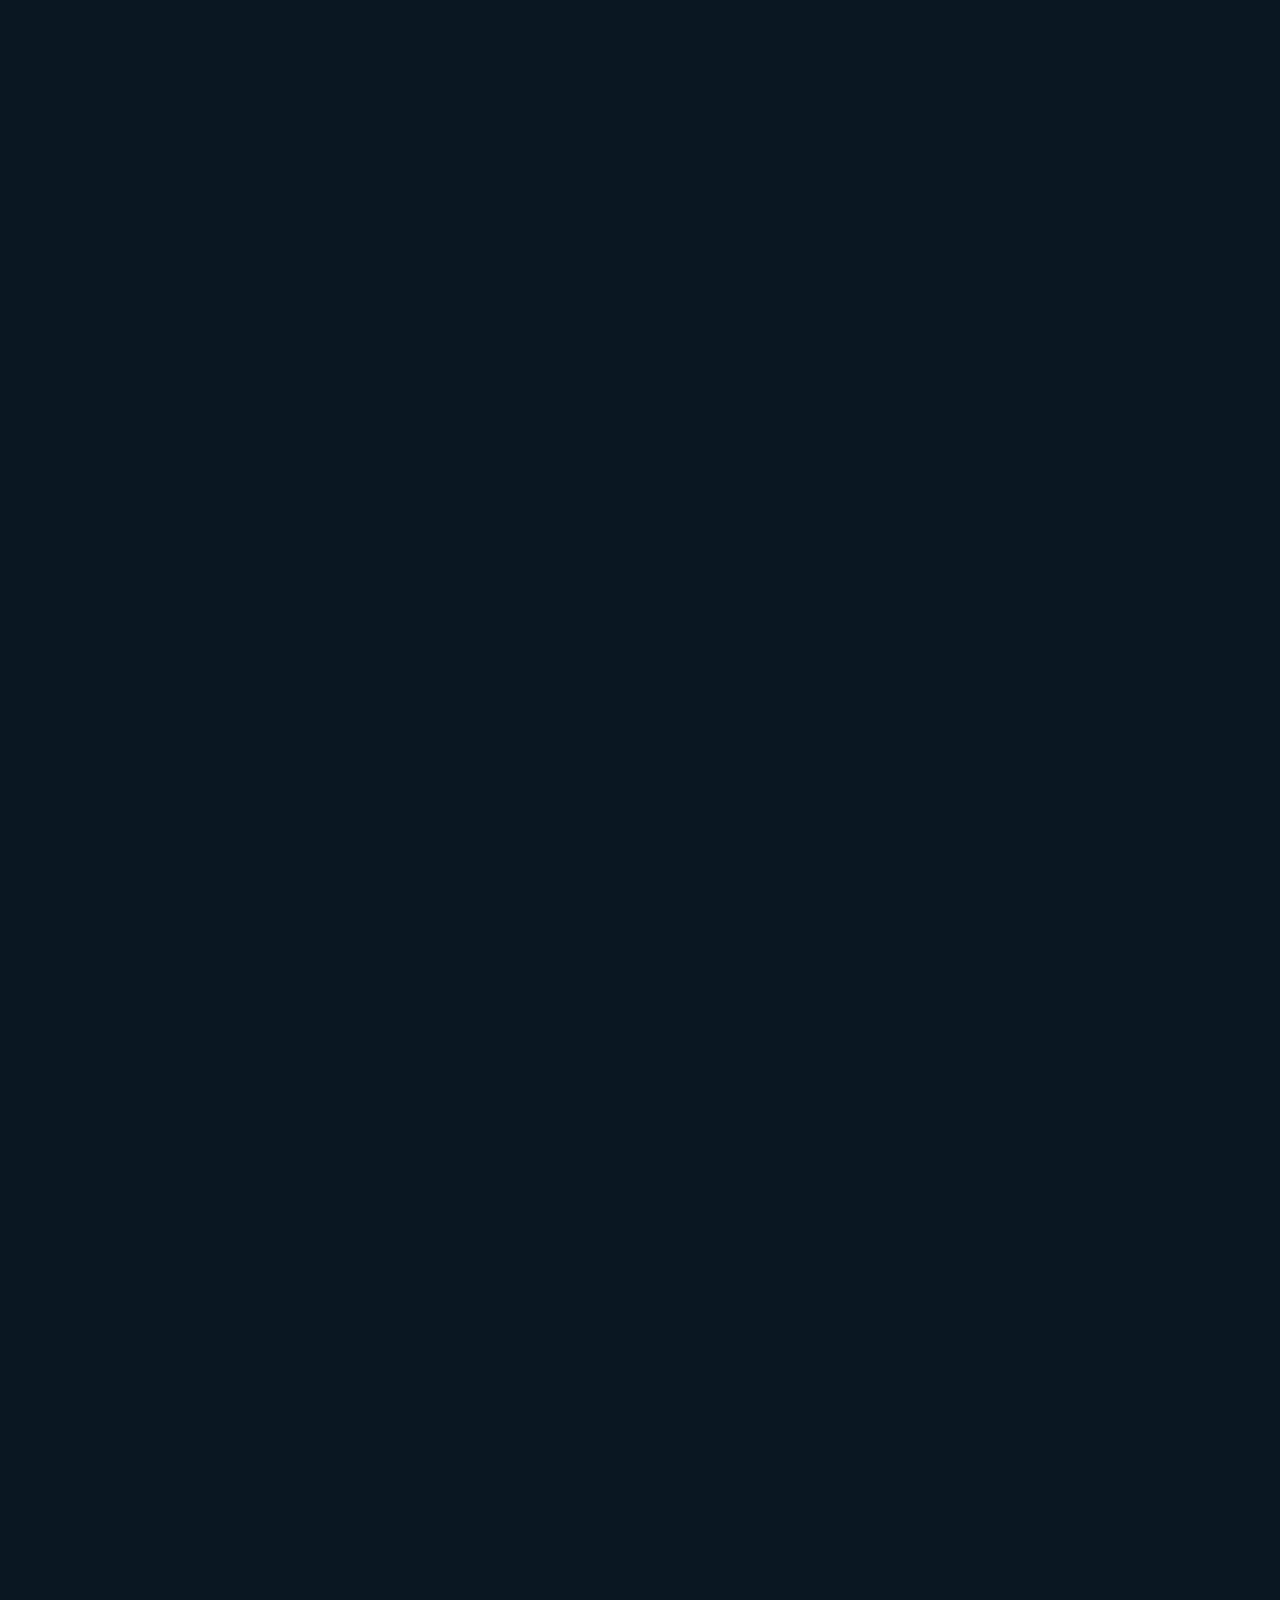
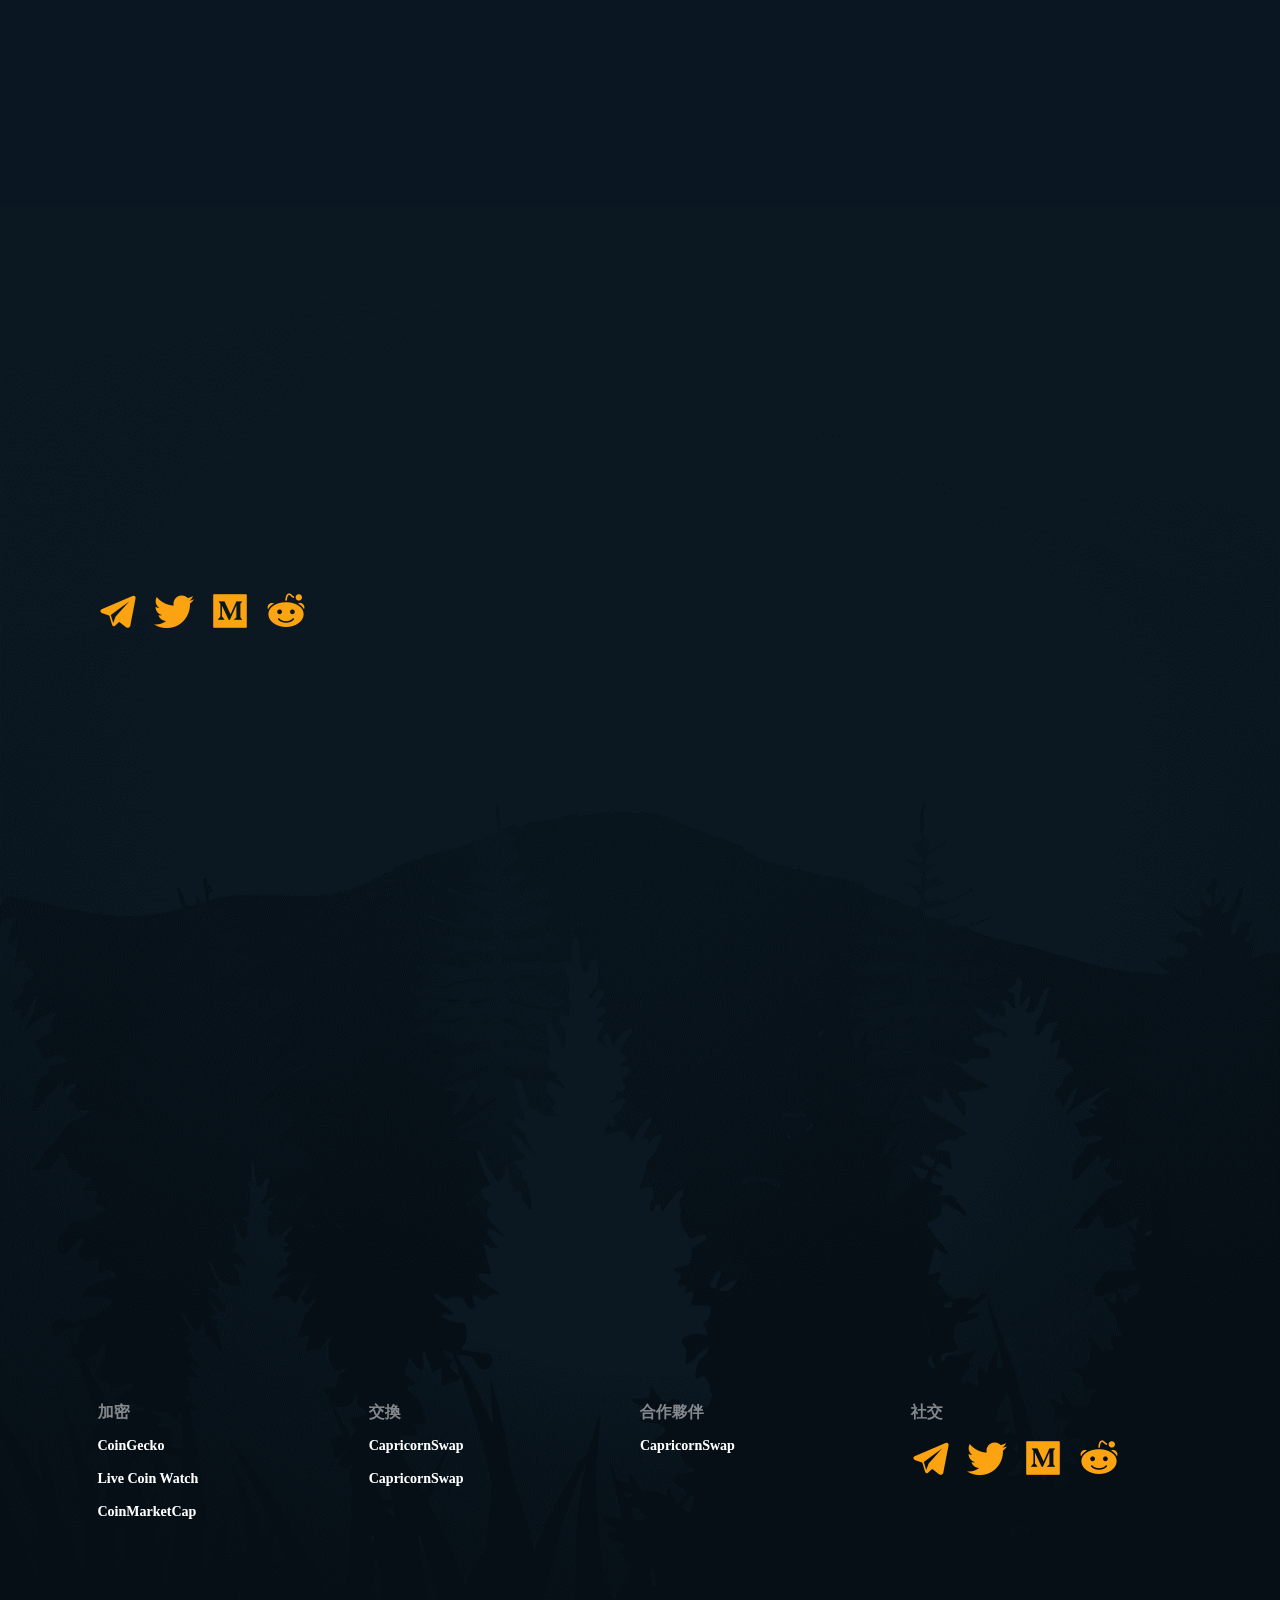
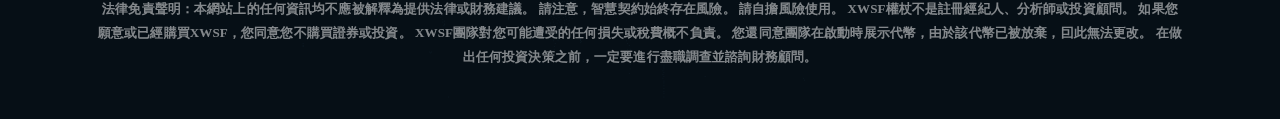
==== commit 8d30f26b: "Update ZH.html" ====
--- a/ZH.html
+++ b/ZH.html
@@ -47,7 +47,7 @@
 
 			  
 			  
-                <li><a class="scroll-link" href="">視頻白皮書</a></li>
+                <li><a class="scroll-link" href="">視頻</a></li>
 					
 
               </ul>
@@ -127,7 +127,7 @@
                 <div class="card__wrap"> 
                   <div class="card__img"> <img src="static/picture/1645342287729481.png" alt=""></div>
                   <h5 class="card__title">交易</h5>
-                  <p class="card__text">流動性被鎖定在PancakeSwap，合同所有權將轉移到遊戲合同地址。</p>
+                  <p class="card__text">流動性被鎖定在CapricornSwap，合同所有權將轉移到遊戲合同地址。</p>
                 </div>
               </div>
 
@@ -163,7 +163,7 @@
                 <div class="card__wrap"> 
                   <div class="card__img"> <img src="static/picture/1645342468511730.png" alt=""></div>
                   <h5 class="card__title">100%分散狩獵</h5>
-                  <p class="card__text">流動性被鎖定在Pancakeswap中，XWSF代幣的所有權由社區領導和志願者管理，因為所有權已經被燒毀，發行完全是作為流動性的種子。</p>
+                  <p class="card__text">流動性被鎖定在CapricornSwap中，XWSF代幣的所有權由社區領導和志願者管理，因為所有權已經被燒毀，發行完全是作為流動性的種子。</p>
                 </div>
               </div>
 
@@ -175,7 +175,7 @@
                 <div class="card__wrap"> 
                   <div class="card__img"> <img src="static/picture/1645342486436664.png" alt=""></div>
                   <h5 class="card__title">持續上漲的價格下限</h5>
-                  <p class="card__text">每筆交易的3%作為Pancakeswap XWSF/BNB池的流動性被鎖定，創造了一個不斷上漲的價格底部。</p>
+                  <p class="card__text">每筆交易的3%作為CapricornSwap XWSF/CUBE池的流動性被鎖定，創造了一個不斷上漲的價格底部。</p>
                 </div>
               </div>
 
@@ -210,7 +210,7 @@
             <div class="tokenomics-img" data-aos-duration="1300" data-aos="fade-up"><img src="static/picture/1645516814654366.png" alt=""></div>
             <div class="tokenomics-wrap">
               <div class="tokenomics-col" data-aos-duration="1300" data-aos="fade-right"> 
-                <p class="main-text">SOFI 作為 WEB3.0 繼 DiFi---GeFi 的社交技術變革，XWSF 是 SocialFi 的虛擬社交創作者---協議通證----XWSF 總發行量為 1 億枚，寫入加密 的區塊鏈智能合約，在 MEPE 的生態加密博主虛擬化身可以自主選擇 不同內容的上傳去參與 NFT 的確權，進行交易獲得獎勵。</p>
+                <p class="main-text">SOFI 作為 WEB3.0 繼 DiFi GeFi 的社交技術變革，XWSF 是 SocialFi 的虛擬社交創作者 協議通證 XWSF 總發行量為 1 億枚，寫入加密的區塊鏈智能合約，在 MEPE 的生態加密博主虛擬化身可以自主選擇不同內容的上傳去參與 NFT 的確權，進行交易獲得獎勵。</p>
               </div>
               <div class="tokenomics-col" data-aos-duration="1300" data-aos="fade-left">
                 <ul class="tokenomics-list"> 
@@ -255,7 +255,7 @@
                 <li class="card card_road active">
                   <div class="card__wrap"> 
                     <div class="card__img"> <img src="static/picture/1645342564850793.png" alt=""></div>
-                    <h5 class="card__title">Pancakeswap交換清單</h5>
+                    <h5 class="card__title">CapricornSwap交換清單</h5>
                   </div>
                 </li>
 
@@ -390,7 +390,7 @@
                   </div>
 				
                   <div class="accordion__item">
-                    <h3>為什麼我在嘗試購買或出售煎餅時會出錯？</h3>
+                    <h3>為什麼我在嘗試購買或出售Swap時會出錯？</h3>
                     <div class="accordion__content">
                       <p><p>在貿易量大的時候，價格波動很大，可能會導致錯誤。 為了解釋這一點，你必須新增滑移。 為購買設定13%-14%滑動。</p></p>
                     </div>
@@ -399,7 +399,7 @@
                   <div class="accordion__item">
                     <h3>我如何質押XWSF？</h3>
                     <div class="accordion__content">
-                      <p><p>會員將在Pancakeswap上質押XWSF。</p></p>
+                      <p><p>會員將在CapricornSwap上質押XWSF。</p></p>
                     </div>
                   </div>
 				
@@ -444,8 +444,8 @@
               <h3 class="footer-title">交換</h3>
               <div class="footer-nav">
                 <ul> 
-                  <li><a href="#">PancakeSwap</a> </li>
-                  <li><a href="#">Pancakeswap</a></li>
+                  <li><a href="https://www.capricorn.finance/swap">CapricornSwap</a> </li>
+                  <li><a href="https://www.capricorn.finance/swap">CapricornSwap</a></li>
                 </ul>
               </div>
             </div>
@@ -453,7 +453,7 @@
               <h3 class="footer-title">合作夥伴</h3>
               <div class="footer-nav">
                 <ul> 
-                  <li> <a href="#">Pancakeswap</a></li>
+                  <li> <a href="https://www.capricorn.finance/swap">CapricornSwap</a></li>
                 </ul>
               </div>
             </div>
